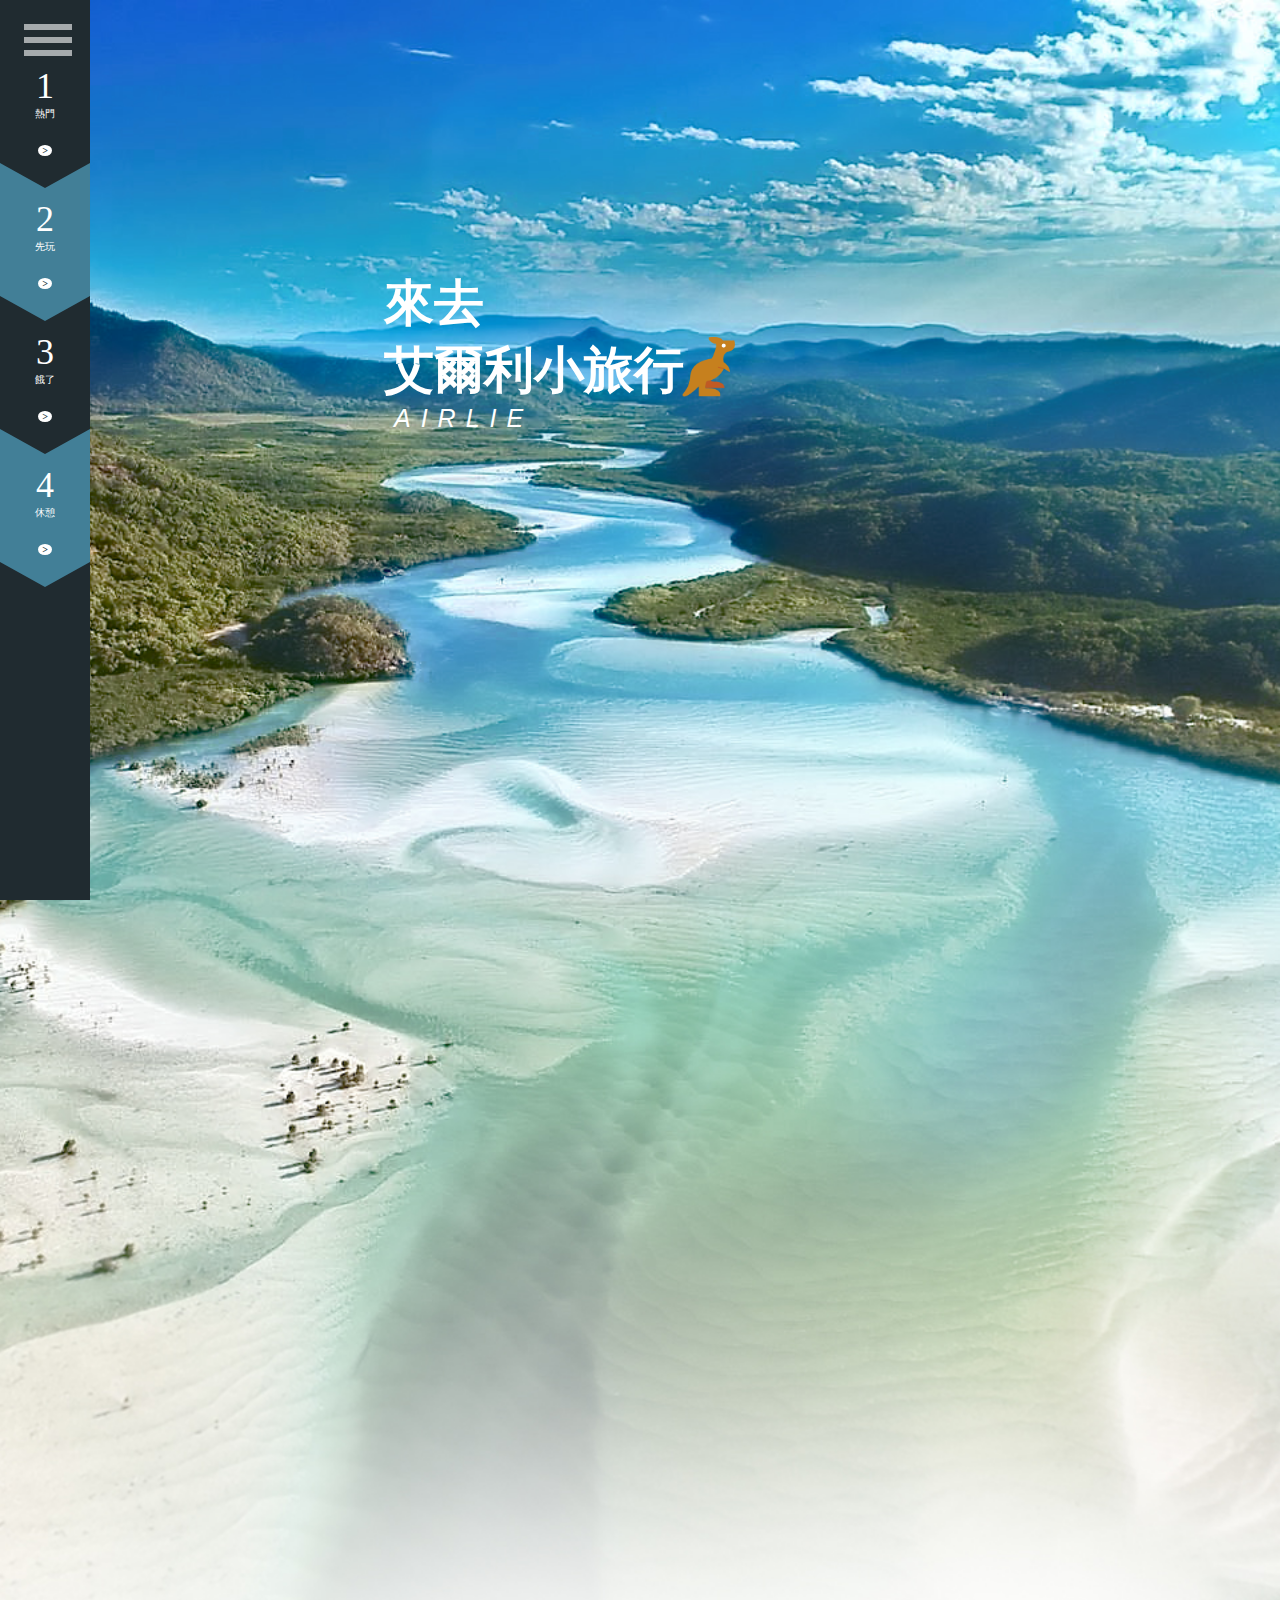
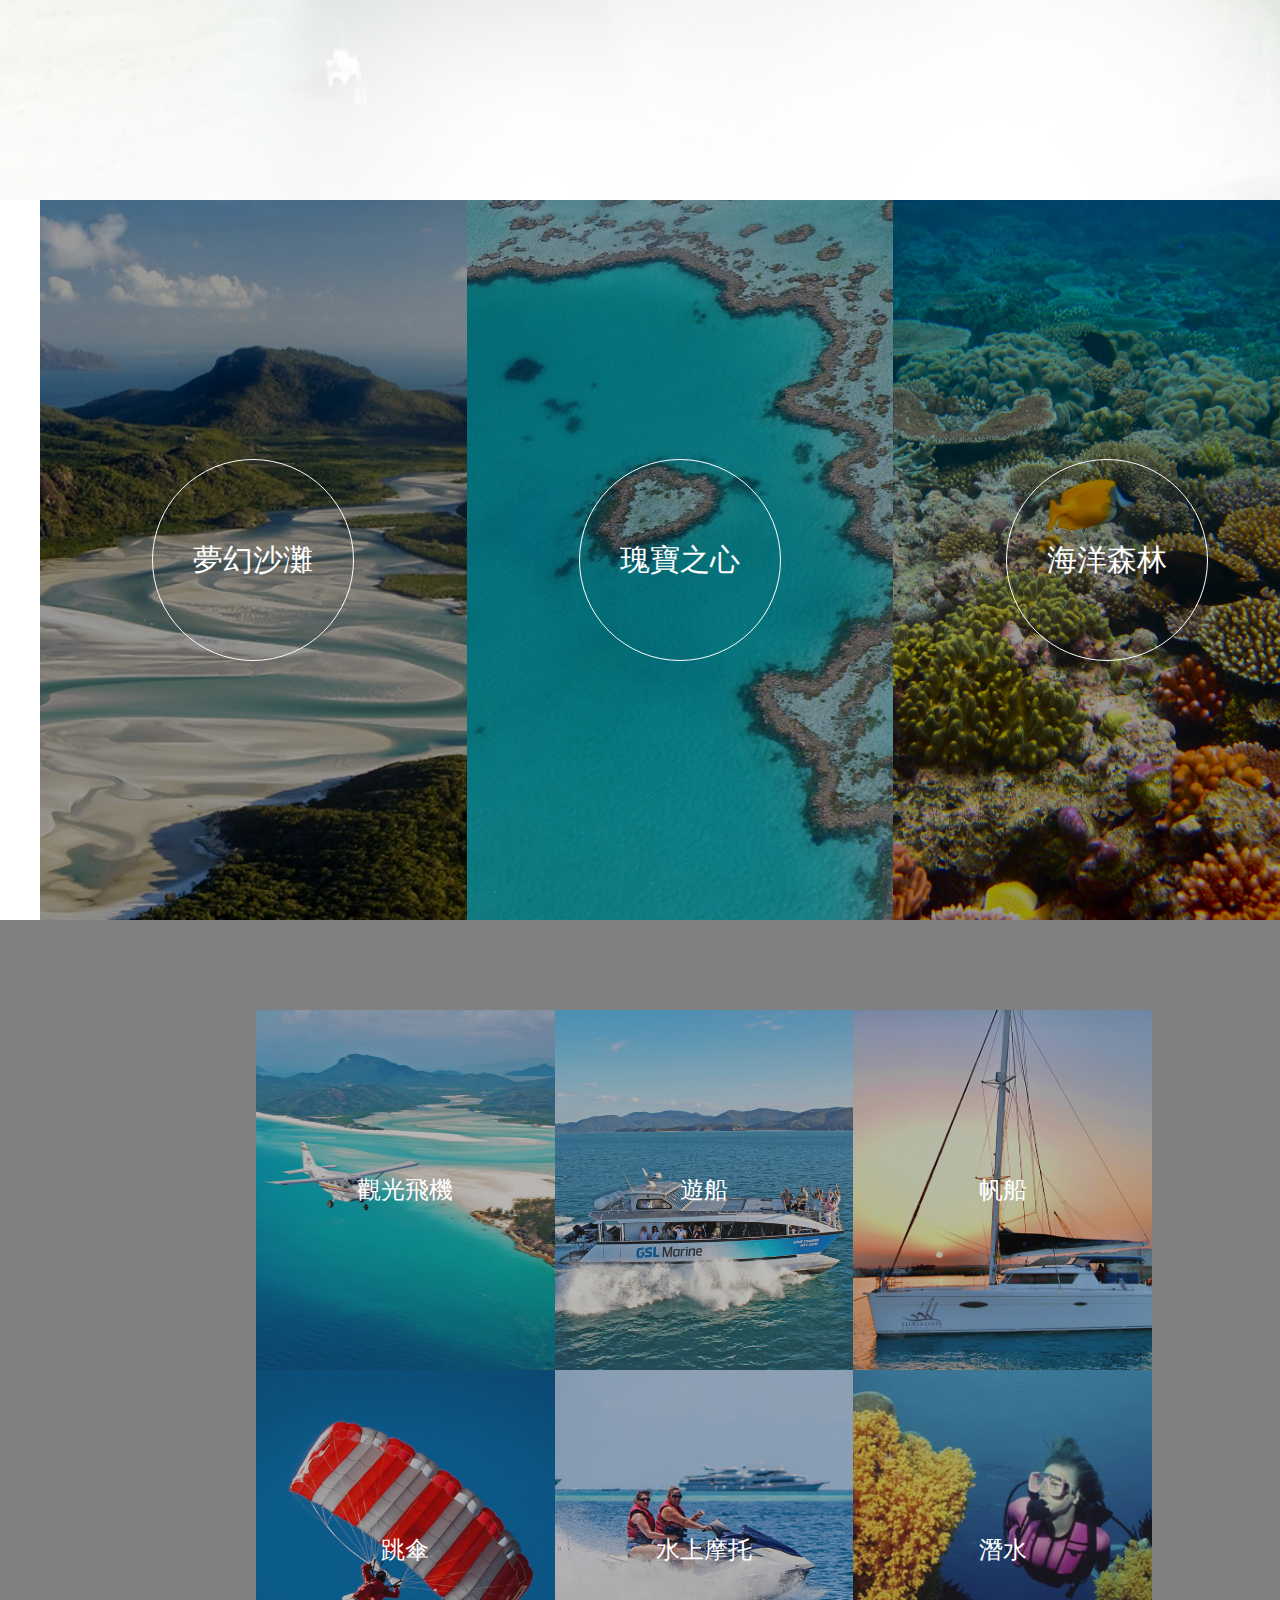
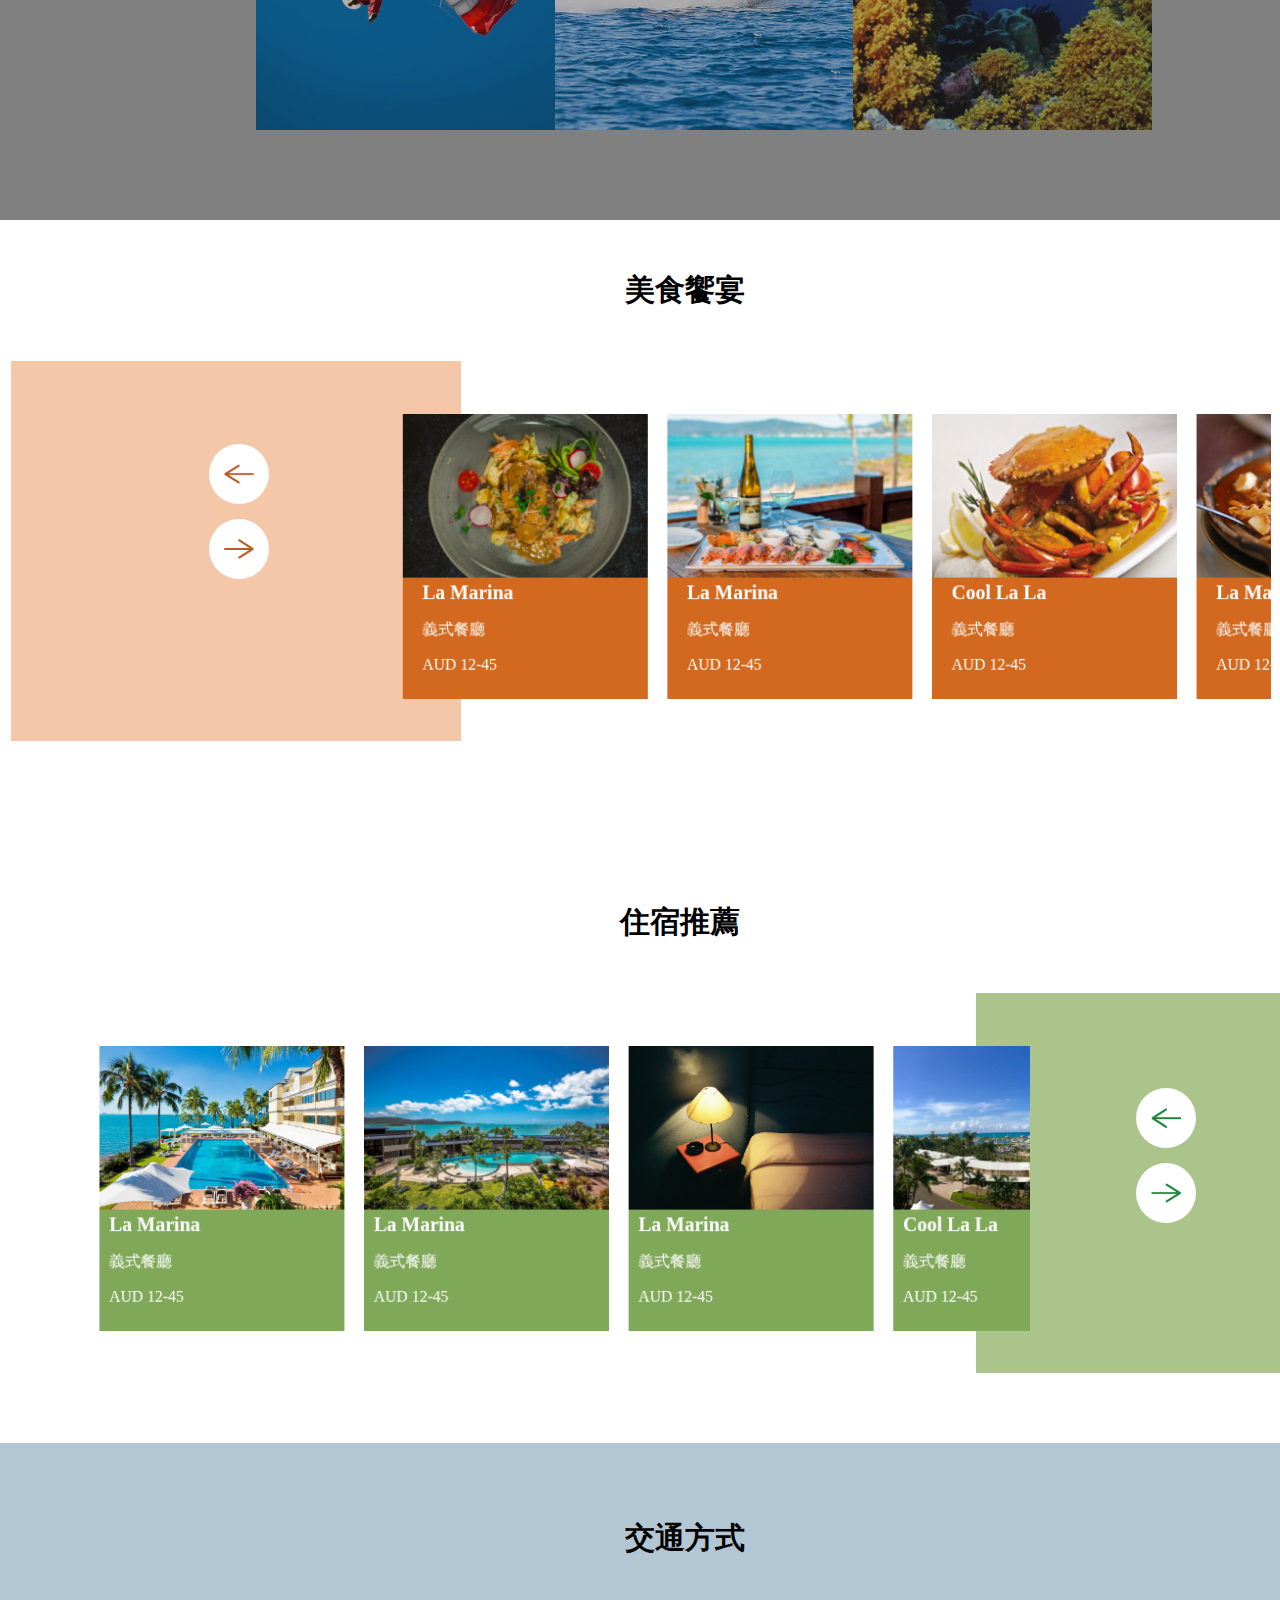
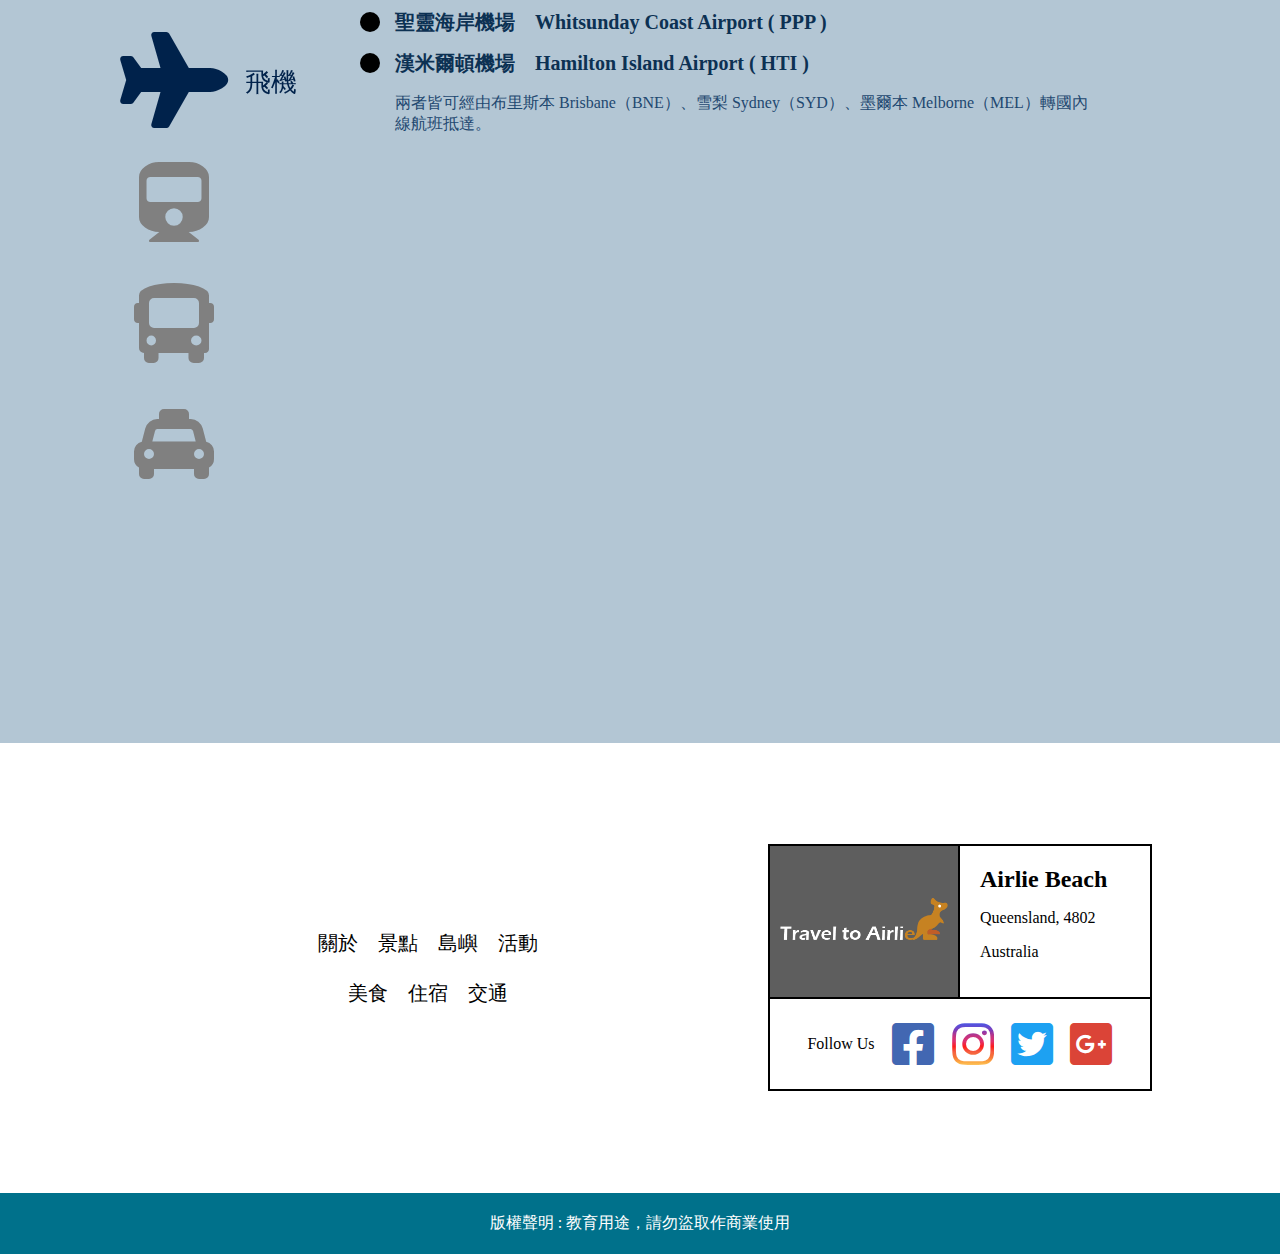
==== index.html @ 67a9b794 "20191221" ====
<!DOCTYPE html>
<html lang="en">
  <head>
    <meta charset="UTF-8" />
    <meta name="viewport" content="width=device-width, initial-scale=1.0" />
    <meta http-equiv="X-UA-Compatible" content="ie=edge" />
    <title>Travel to Airlie</title>
    <!-- nav css -->
    <link rel="stylesheet" href="nav.css" />
    <!-- index css -->
    <link rel="stylesheet" href="index.css" />
    <!-- font-awesome -->
    <link
      rel="stylesheet"
      href="https://cdnjs.cloudflare.com/ajax/libs/font-awesome/5.11.2/css/all.css"
    />
    <!-- AOS css -->
    <link href="https://unpkg.com/aos@2.3.1/dist/aos.css" rel="stylesheet">

  </head>

  <body>
    <!-- navBar -->
    <div class="navBar">
      <div class="menu">
        <button class="menu-toggle"></button>
        <!-- <div class="menuText"> MENU</div> -->
        <nav>
          <ul class="menu">
            <a href="#"><li data-text="Home"></li></a>
            <li data-text="Projects">Projects</li>
            <li data-text="About">About</li>
            <li data-text="Contact">Contact</li>
          </ul>
        </nav>
      </div>

      <div class="tips">
        <ul class="outList">
          <a href="#hotSpot">
            <li>
              1
              <p>熱門</p>
              <span class="arrow">></span>
            </li>
          </a>
          <a href="#activity">
            <li class="even">
              2
              <p>先玩</p>
              <span class="arrow">></span>
            </li>
          </a>
          <a href="#food">
            <li>
              3
              <p>餓了</p>
              <span class="arrow">></span>
            </li>
          </a>
          <a href="#hostle">
            <li class="even">
              4
              <p>休憩</p>
              <span class="arrow">></span>
            </li>
          </a>
        </ul>
      </div>
    </div>

    <!-- Banner -->

    <div class="container">
      <div class="backImg">
        <!-- Top Section -->
        <section id="banner">
          <div class="title">
            <h1>來去</h1>
            <h1>艾爾利小旅行</h1>
            <h3><i>AIRLIE</i></h3>
          </div>
        </section>

        <!-- Second Section -->
        <section id="intro">
          <div class="img"  data-aos="fade-up"  data-aos-duration="1500">
            <img
              src="./img/ABFOM_&_Airlie_Beach_Festival_Of_Music.jpg"
              alt=""
            />
          </div>
          <article  data-aos="fade-up"  data-aos-duration="2200">
            <p>
              &emsp;&emsp;艾爾利海灘（Airlie
              Beach）座落在沿海美麗的康威國家公園（Conway National
              Park）的沿海地區，為聖靈群島海岸上最大的小鎮，是前往島嶼和大堡礁的主要通道，是一處繁榮的樞紐，提供各種餐飲和夜生活，購物和休閒場所。
            </p>
            <p>
              &emsp;&emsp;並且艾爾利海灘所在的聖靈群島，擁有全澳最佳海灘第一名，更是全世界十大最美海灘之一的白天堂沙灘，是極為重要的觀光小鎮，每日都有數以萬計的遊客湧入，就為睹這片沙灘的一面風采。
            </p>
          </article>
        </section>
      </div>
    </div>

    <!-- Hot Spot -->
    <section id="hotSpot">
      <div class="container">
        <div class="imgContent">
            <a href="./whitehaven.html" class="img imgL">
            <div class="circle">
              <div class="text">夢幻沙灘</div>
            </div>
          </a>
          <a href="./heartreef.html" class="img imgM">
            <div class="circle">
              <div class="text">瑰寶之心</div>
            </div>
          </a>
          <a href="./GBR.html" class="img imgR">
            <div class="circle">
              <div class="text">海洋森林</div>
            </div>
          </a>
        </div>
      </div>
    </section>

    <!-- Activity -->
    <section id="activity">
      <div class="container">
        <div id="allActivity">
          <div class="row topSide">
            <div class="img activityTL">
              <p>觀光飛機</p>
            </div>

            <div class="activityTM">
              <div class="img ">
                <p>遊船</p>
              </div>
            </div>
            <div class="activityTR">
              <div class="img ">
                <p>帆船</p>
              </div>
            </div>
          </div>
          <div class="row bottomSide">
            <div class="activityBL">
              <div class="img ">
                <p>跳傘</p>
              </div>
            </div>
            <div class="activityBM">
              <div class="img ">
                <p>水上摩托</p>
              </div>
            </div>
            <div class="activityBR">
              <div class="img ">
                <p>潛水</p>
              </div>
            </div>
          </div>
        </div>

        <div id="flight" class="lightBox">
          <div class="back">
            <div class="title">
              <p>觀光小飛機&emsp;Scenic Flight</p>
            </div>
          </div>
          <div class="info">
            <div class="logo">
              <img src="./img/logo_gsl.png" alt="" />
            </div>
            <div class="textarea">
              <p>電話：(07) 4946 9097</p>
              <p>地址：1/384 Shute Harbour Rd, Airlie Beach QLD 4802</p>
              <p>網址：https://gslaviation.com.au/airlie/</p>
            </div>
          </div>
        </div>

        <div id="ship" class="lightBox">
          <div class="back">
            <div class="title">
              <p>觀光旅遊船&emsp;Cruise Boat</p>
            </div>
          </div>
          <div class="info">
            <div class="logo">
              <img src="./img/logo_cruise.png" alt="" />
            </div>
            <div class="textarea">
              <p>電話：(07) 4846 7000</p>
              <p>地址：24 The Cove Rd, Airlie Beach QLD 4802</p>
              <p>網址：http://cn.cruisewhitsundays.com/</p>
            </div>
          </div>
        </div>

        <div id="sailing" class="lightBox">
          <div class="back">
            <div class="title">
              <p>浪漫風帆船&emsp;Sailing Boat</p>
            </div>
          </div>
          <div class="info">
            <div class="logo">
              <img src="./img/logo_southern.png" alt="" />
            </div>
            <div class="textarea">
              <p>電話：1800 675 790</p>
              <p>地址：Shop 1/4 Airlie Esplanade, Airlie Beach QLD 4802</p>
              <p>網址：https://soxsail.com.au/whitsunday-overnight-sailing-tours</p>
            </div>
          </div>
        </div>

        <div id="skydiving" class="lightBox">
          <div class="back">
            <div class="title">
              <p>高空跳傘&emsp;Sky Diving</p>
            </div>
          </div>
          <div class="info">
            <div class="logo">
              <img src="./img/logo_skydive.png" alt="" />
            </div>
            <div class="textarea">
              <p>電話：1300 663 634</p>
              <p>地址：1/265 Shute Harbour Rd, Airlie Beach QLD 4802</p>
              <p>網址：https://www.skydive.com.au/airlie-beach/</p>
            </div>
          </div>
        </div>

        <div id="jetski" class="lightBox">
          <div class="back">
            <div class="title">
              <p>水上摩托車&emsp;Jet Ski</p>
            </div>
          </div>
          <div class="info">
            <div class="logo">
              <img src="./img/logo_jetski.png" alt="" />
            </div>
            <div class="textarea">
              <p>電話：0459 538 754</p>
              <p>地址：3 Shingley Dr,  Airlie Beach QLD 4802</p>
              <p>網址：https://jetskitour.com.au</p>
            </div>
          </div>
        </div>

        <div id="scubadiving" class="lightBox">
          <div class="back">
            <div class="title">
              <p>海底深潛&emsp;Scuba Diving</p>
            </div>
          </div>
          <div class="info">
            <div class="logo">
              <img src="./img/logo_cruise.png" alt="" />
            </div>
            <div class="textarea">
              <p>電話：(07) 4846 7000</p>
              <p>地址：24 The Cove Rd, Airlie Beach QLD 4802</p>
              <p>網址：http://cn.cruisewhitsundays.com/</p>
            </div>
          </div>
        </div>
      </div>
    </section>
    
    <!-- Food -->
    <section id="food">
      <div class="container">
        <div class="title">
          <h2>美食饗宴</h2>
        </div>
        <div class="foodContent">
          <div class="leftSide">
            <div class="arrow">
              <div class="go goLeft">
                <img src="./img/goleft.png" alt="" />
              </div>
              <div class="go goRight">
                <img src="./img/goright.png" alt="" />
              </div>
            </div>
          </div>
          <div class="rightSide">
            <div class="items">
              <div class="item">
                <img src="./img/restaurant/44992263985_3c7c83170a_k.jpg" alt="" />
                <div class="textarea">
                  <h4>La Marina</h4>
                  <p>義式餐廳</p>
                  <p>AUD 12-45</p>
                </div>
              </div>
              <div class="item">
                <img src="./img/restaurant/2949833785.jpg" alt="" />
                <div class="textarea">
                  <h4>La Marina</h4>
                  <p>義式餐廳</p>
                  <p>AUD 12-45</p>
                </div>
              </div>
              <div class="item">
                <img src="./img/restaurant/1de103b7-4e9d-4fb3-84cf-2a3090ae891e.jpg" alt="" />
                <div class="textarea">
                  <h4>Cool La La</h4>
                  <p>義式餐廳</p>
                  <p>AUD 12-45</p>
                </div>
              </div>
              <div class="item">
                <img src="./img/restaurant/Mapodoufu.jpg" alt="" />
                <div class="textarea">
                  <h4>La Marina</h4>
                  <p>義式餐廳</p>
                  <p>AUD 12-45</p>
                </div>
              </div>
              <div class="item">
                <img src="./img/restaurant/pizza-with-vegetables-on-a-wooden-table-316-small.jpg" alt="" />
                <div class="textarea">
                  <h4>La Marina</h4>
                  <p>義式餐廳</p>
                  <p>AUD 12-45</p>
                </div>
              </div>
              <div class="item">
                <img src="./img/restaurant/6669957281_9fea036485_o.jpg" alt="" />
                <div class="textarea">
                  <h4>La Marina</h4>
                  <p>義式餐廳</p>
                  <p>AUD 12-45</p>
                </div>
              </div>
            </div>
          </div>
        </div>
      </div>
    </section>

    <!-- Hostle -->
    <section id="hostle">
      <div class="hostle_container">
        <div class="title">
          <h2>住宿推薦</h2>
        </div>
        <div class="hostleContent">
          <div class="leftSide">
            <div class="items_hostle">
              <div class="item">
                <img src="./img/hotel/coral-sea-resort1.jpg" alt="" />
                <div class="textarea">
                  <h4>La Marina</h4>
                  <p>義式餐廳</p>
                  <p>AUD 12-45</p>
                </div>
              </div>
              <div class="item">
                <img src="./img/hotel/d244f0b1f2989e3bbe0d6d1de7e55568.jpg" alt="" />
                <div class="textarea">
                  <h4>La Marina</h4>
                  <p>義式餐廳</p>
                  <p>AUD 12-45</p>
                </div>
              </div>
              <div class="item">
                <img src="./img/hotel/2312639529_75280a359a_c.jpg" alt="" />
                <div class="textarea">
                  <h4>La Marina</h4>
                  <p>義式餐廳</p>
                  <p>AUD 12-45</p>
                </div>
              </div>
              <div class="item">
                <img src="/img/hotel/at-blue-horizon-resort.jpg" alt="" />
                <div class="textarea">
                  <h4>Cool La La</h4>
                  <p>義式餐廳</p>
                  <p>AUD 12-45</p>
                </div>
              </div>
              <div class="item">
                <img src="./img/hotel/magnums-hotel-from-road.jpg" alt="" />
                <div class="textarea">
                  <h4>La Marina</h4>
                  <p>義式餐廳</p>
                  <p>AUD 12-45</p>
                </div>
              </div>
            
            </div>
          </div>

          <div class="rightSide">
            <div class="arrow ">
              <div class="go goLeft prev">
                <img src="./img/green_left.png" alt="">
              </div>
              <div class="go goRight next">
                <img src="./img/green_right.png" alt="">
              </div>
            </div>
          </div>
        </div>
      </div>
    </section>

    <!-- Transfer -->

    <section id="transfer">
      <div class="transfer_container">
        <div class="title">
          <h2>交通方式</h2>
        </div>

        <div class="content">
          <div class="leftSide">
            <div class="fa-5x tab active plane">
              <!-- <img src="./img/plane.png" alt="" /> -->
              <i class="fas fa-plane"></i>
            </div>

            <div class="fa-5x tab train">
              <!-- <img src="./img/train.png" alt="" /> -->
              <i class="fas fa-train"></i>
            </div>

            <div class="fa-5x tab bus">
              <!-- <img src="./img/bus.png" alt="" /> -->
              <i class="fas fa-bus"></i>
            </div>

            <div class="fa-5x tab taxi">
              <!-- <img src="./img/taxi.png" alt="" /> -->
              <i class="fas fa-taxi"></i>
            </div>
          </div>
          <div class="rightSide">
            <div class="planeText tabContent active">
              <div class="textarea">
                <h4>聖靈海岸機場&emsp;Whitsunday Coast Airport ( PPP )</h4>
                <h4>漢米爾頓機場&emsp;Hamilton Island Airport ( HTI )</h4>
                <p>
                  兩者皆可經由布里斯本 Brisbane（BNE）、雪梨
                  Sydney（SYD）、墨爾本 Melborne（MEL）轉國內線航班抵達。
                </p>
              </div>
            </div>
            <div class="trainText tabContent">
              <div class="textarea">
                <h4>昆士蘭旅行火車 ( Queensland Rail Travel )</h4>
                <p>
                  可由昆士蘭州 ( QLD )的布里斯本 Brisbane ( BNE )、凱恩斯 ( CNS
                  )或昆士蘭州等地區出發，到達普拉瑟潘 ( PPP )
                  後轉搭當地接駁車抵達艾爾利市區。 ( 接駁車資訊顯示於巴士資訊裡
                  )
                </p>
                <h4>昆士蘭旅行火車購票資訊</h4>
                <p>網址﹔queenslandrailtravel.com.au</p>
                <p>電話﹔1300-131-722</p>
                <p>服務時間﹔07:00AM ~ 07:00PM ( 聖誕節休息 )</p>
              </div>
            </div>
            <div class="busText tabContent">
              <div class="textarea">
                <h4>灰狗巴士 ( Grey Hound )</h4>
                <p>
                  可由昆士蘭州 ( QLD )的布里斯本 Brisbane ( BNE )、凱恩斯 ( CNS
                  )或昆士蘭州等地區出發，直接抵達艾爾利市區。
                </p>
                <p>網站：greyhound.com.au</p>
                <p>電話：1300-473-946</p>
                <p>服務時間：05:30AM ~ 05:00PM</p>
              </div>
              <div class="textarea">
                <h4>聖靈接駁 / 公車 ( Whitsunday Transit )</h4>
                <p>
                  屬於當地的交通轉運工具，提供經由普羅瑟潘機場 ( PPP
                  )至市區的轉運，另外當地公車也是這家公司的。
                </p>
                <p>網站：whitsundaytransit.com</p>
                <p>電話：07-4946-1314</p>
                <p>服務時間：07:30AM ~ 04:30PM ( 國定假日休息 )</p>
              </div>
              <div class="textarea">
                <h4>Whitsunday 2 Everywhere</h4>
                <p>
                  這是艾爾利當地其他的接駁租賃車公司之一，一樣提供從 PPP
                  機場到市區的接駁，也提供包車服務，性質同上面的公司。
                </p>
                <p>網站：whitsundaytransfers.com</p>
                <p>電話：0447-997-111</p>
                <p>服務時間：07:00AM ~ 06:30PM</p>
              </div>
            </div>
            <div class="taxiText tabContent">
              <div class="textarea">
                <h4>馬凱計程車 ( Mackay Taxi )</h4>
                <p>
                  服務範圍在馬凱 ( Mackay )周邊地區到聖靈群島 ( Whitsunday
                  )周邊範圍，此地區唯一的計程車公司，大都採預約叫車的方式，或只有在特定的計程車等待區可以見到。
                  如有搭車需求，建議先打電話預約。
                </p>
                <h4>叫車 / 包車預約資訊</h4>
                <p>網址﹔mackaytaxi.com.au</p>
                <p>電話﹔07-49-444-955</p>
              </div>
            </div>
          </div>
        </div>
      </div>
    </section>

    <!-- Site Map -->
    <section id="sitemap">
      <div class="container">
        <div class="leftSide">
          <div class="link">
            <div class="row">
              <a href="#intro">關於</a>&emsp;
              <a href="#hotSpot">景點</a>&emsp;
              <a href="">島嶼</a>&emsp;
              <a href="#activity">活動</a>
            </div>
            <div class="row">
              <a href="#food">美食</a>&emsp;
              <a href="#hostle">住宿</a>&emsp;
              <a href="#transfer">交通</a>
            </div>
          </div>
        </div>
        <div class="rightSide">
          <div class="info">
            <div class="row">
              <div class="logo">
                <img src="./img/logo.png" alt="" />
              </div>
              <div class="address">
                <h4>Airlie Beach</h4>
                <p>Queensland, 4802</p>
                <p>Australia</p>
              </div>
            </div>
            <div class="row socialmedia">
              <p>Follow Us</p>
              <i
                class="fab fa-facebook-square fa-3x"
                style="color:#4267B2;"
              ></i>
              <i class="fab fa-instagram fa-3x"></i>
              <i
                class="fab fa-twitter-square fa-3x"
                style="color: #1DA1F2;"
              ></i>
              <i
                class="fab fa-google-plus-square fa-3x"
                style="color: #DB4437;"
              ></i>
            </div>
          </div>
        </div>
      </div>
    </section>

    <!-- Footer -->
    <footer>
      <p>版權聲明 : 教育用途，請勿盜取作商業使用</p>
    </footer>
    
    <!-- jquery -->
    <script src="https://cdnjs.cloudflare.com/ajax/libs/jquery/2.1.3/jquery.min.js"></script>
    <!-- AOS -->
    <script src="https://unpkg.com/aos@2.3.1/dist/aos.js"></script>
    <script src="nav.js"></script>
    <script src="index.js"></script>
  </body>
</html>
---- nav.css ----
@charset "UTF-8";
a {
  text-decoration: none;
  color: white;
}

html,
body {
  margin: 0;
  font-family: '微軟正黑體';
  font-weight: 100;
}

ul {
  list-style: none;
  margin: 0;
  padding: 0;
}

ul li {
  padding: 6px 20px;
  font-size: 36px;
}

.navBar {
  width: 90px;
  height: 100vh;
  background-color: #202b30;
  position: fixed;
  z-index: 2000;
}

.navBar .menu button {
  opacity: 0.6;
  background-color: transparent;
  position: fixed;
  z-index: 1300;
  top: 24px;
  left: 24px;
  border: none;
  width: 36px;
  height: 30px;
  outline: none;
  -webkit-transition: opacity 0.2s ease-out;
  transition: opacity 0.2s ease-out;
  cursor: pointer;
}

.navBar .menu button:before {
  content: "";
  position: absolute;
  top: 0;
  right: 0;
  bottom: 0;
  left: 0;
  margin: auto;
  right: auto;
  width: 100%;
  background: -webkit-gradient(linear, left top, left bottom, from(white), color-stop(20%, white), color-stop(20%, transparent), color-stop(40%, transparent), color-stop(40%, white), color-stop(60%, white), color-stop(60%, transparent), color-stop(80%, transparent), color-stop(80%, white), to(white));
  background: linear-gradient(to bottom, white, white 20%, transparent 20%, transparent 40%, white 40%, white 60%, transparent 60%, transparent 80%, white 80%, white 100%);
  -webkit-transition: opacity 0.2s ease-out, width 0.2s 0.2s ease-out;
  transition: opacity 0.2s ease-out, width 0.2s 0.2s ease-out;
}

.navBar .menu button:after {
  opacity: 0;
  content: '×';
  color: white;
  position: absolute;
  top: 16px;
  left: -4px;
  font-family: Arial, sans-serif;
  font-size: 76px;
  line-height: 0;
  -webkit-transition: opacity 0.4s ease-out;
  transition: opacity 0.4s ease-out;
}

.navBar .menu button:active {
  -webkit-transform: translateY(2px);
          transform: translateY(2px);
}

.navBar .menu button:hover {
  opacity: 1;
}

.open .navBar .menu button {
  opacity: 1;
}

.open .navBar .menu button:before {
  opacity: 0;
  width: 0;
}

.open .navBar .menu button:after {
  opacity: 1;
  -webkit-transform: translate3d(0, 0, 0) rotate(360deg);
          transform: translate3d(0, 0, 0) rotate(360deg);
  -webkit-transition: opacity 0.4s 1s ease-out, -webkit-transform 0.4s 1s ease-out;
  transition: opacity 0.4s 1s ease-out, -webkit-transform 0.4s 1s ease-out;
  transition: transform 0.4s 1s ease-out, opacity 0.4s 1s ease-out;
  transition: transform 0.4s 1s ease-out, opacity 0.4s 1s ease-out, -webkit-transform 0.4s 1s ease-out;
}

.navBar .menu nav {
  z-index: 1290;
  position: fixed;
  top: -100%;
  left: 0;
  width: 100%;
  height: 100%;
  -webkit-transform: translate3d(0, 0, 0);
          transform: translate3d(0, 0, 0);
  -webkit-backface-visibility: hidden;
          backface-visibility: hidden;
  overflow: hidden;
}

.navBar .menu nav:before {
  content: '';
  position: absolute;
  top: 0;
  right: 0;
  bottom: 0;
  left: 0;
  margin: auto;
  background: #427f97;
  width: 100%;
  height: 0;
  padding-bottom: 100%;
  border-radius: 100%;
  -webkit-transform: scale(0.04), translateY(9999px);
          transform: scale(0.04), translateY(9999px);
  overflow: hidden;
}

.open .navBar .menu nav {
  top: 0;
}

.open .navBar .menu nav:before {
  -webkit-animation: menu-animation 0.8s ease-out forwards;
          animation: menu-animation 0.8s ease-out forwards;
}

.navBar .menu ul p {
  color: white;
}

.navBar .menu ul.menu {
  position: fixed;
  top: 50%;
  left: 50%;
  -webkit-transform: translate3d(-50%, -50%, 0);
          transform: translate3d(-50%, -50%, 0);
  -webkit-backface-visibility: hidden;
          backface-visibility: hidden;
  -webkit-perspective: 1000;
          perspective: 1000;
}

.navBar .menu ul.menu li {
  opacity: 0;
  text-align: center;
  -webkit-transform: translate3d(0, 36px, 0);
          transform: translate3d(0, 36px, 0);
  color: white;
}

.navBar .menu ul.menu li:before {
  content: '';
  position: absolute;
  top: 0;
  right: 0;
  bottom: 0;
  left: 0;
  margin: auto;
  left: auto;
  background-color: rgba(255, 255, 255, 0.39);
  height: 100%;
  width: 0;
  overflow: hidden;
  -webkit-transition: width 0.14s ease-out;
  transition: width 0.14s ease-out;
}

.navBar .menu ul.menu li:after {
  opacity: 0;
  content: attr(data-text);
  position: absolute;
  top: 0;
  right: 0;
  bottom: 0;
  left: 0;
  margin: auto;
  color: #98B296;
  overflow: hidden;
  -webkit-transform: translate(-24px, 6px);
          transform: translate(-24px, 6px);
  -webkit-transition: opacity 0.1s ease-out, -webkit-transform 0.1s ease-out;
  transition: opacity 0.1s ease-out, -webkit-transform 0.1s ease-out;
  transition: transform 0.1s ease-out, opacity 0.1s ease-out;
  transition: transform 0.1s ease-out, opacity 0.1s ease-out, -webkit-transform 0.1s ease-out;
}

.navBar .menu ul.menu li:hover:before {
  left: 0;
  right: auto;
  width: 100%;
}

.navBar .menu ul.menu li:hover:after {
  opacity: 1;
  padding: 0 20px;
  -webkit-transform: translate(0px, 6px);
          transform: translate(0px, 6px);
  -webkit-transition: opacity 0.2s 0.14s ease-out, -webkit-transform 0.2s 0.14s ease-out;
  transition: opacity 0.2s 0.14s ease-out, -webkit-transform 0.2s 0.14s ease-out;
  transition: transform 0.2s 0.14s ease-out, opacity 0.2s 0.14s ease-out;
  transition: transform 0.2s 0.14s ease-out, opacity 0.2s 0.14s ease-out, -webkit-transform 0.2s 0.14s ease-out;
}

.open .navBar .menu ul.menu li {
  opacity: 1;
  -webkit-transform: translate3d(0, 0, 0);
          transform: translate3d(0, 0, 0);
  -webkit-transition: opacity 0.2s ease-out, -webkit-transform 0.2s ease-out;
  transition: opacity 0.2s ease-out, -webkit-transform 0.2s ease-out;
  transition: transform 0.2s ease-out, opacity 0.2s ease-out;
  transition: transform 0.2s ease-out, opacity 0.2s ease-out, -webkit-transform 0.2s ease-out;
}

.open .navBar .menu ul.menu li:nth-child(1) {
  -webkit-transition-delay: 0.75s;
          transition-delay: 0.75s;
}

.open .navBar .menu ul.menu li:nth-child(2) {
  -webkit-transition-delay: 0.85s;
          transition-delay: 0.85s;
}

.open .navBar .menu ul.menu li:nth-child(3) {
  -webkit-transition-delay: 0.95s;
          transition-delay: 0.95s;
}

.open .navBar .menu ul.menu li:nth-child(4) {
  -webkit-transition-delay: 1.05s;
          transition-delay: 1.05s;
}

.open .navBar .menu ul.menu li:nth-child(5) {
  -webkit-transition-delay: 1.15s;
          transition-delay: 1.15s;
}

.open .navBar .menu ul.menu li:nth-child(6) {
  -webkit-transition-delay: 1.25s;
          transition-delay: 1.25s;
}

.open .navBar .menu ul.menu li:nth-child(7) {
  -webkit-transition-delay: 1.35s;
          transition-delay: 1.35s;
}

.navBar .menu ul.menu .hotSpot_toggle {
  display: none;
}

.navBar .menu ul.menu .hotSpot_toggle li {
  font-size: 20px;
}

@-webkit-keyframes menu-animation {
  0% {
    opacity: 0;
    -webkit-transform: scale(0.04) translateY(300%);
            transform: scale(0.04) translateY(300%);
  }
  40% {
    -webkit-transform: scale(0.04) translateY(0);
            transform: scale(0.04) translateY(0);
    -webkit-transition: ease-out;
    transition: ease-out;
  }
  40% {
    -webkit-transform: scale(0.04) translateY(0);
            transform: scale(0.04) translateY(0);
  }
  60% {
    opacity: 1;
    -webkit-transform: scale(0.02) translateY(0px);
            transform: scale(0.02) translateY(0px);
  }
  61% {
    -webkit-transform: scale(0.04);
            transform: scale(0.04);
  }
  99% {
    height: 0;
    padding-bottom: 100%;
    border-radius: 100%;
  }
  100% {
    -webkit-transform: scale(2);
            transform: scale(2);
    height: 100%;
    padding-bottom: 0;
    border-radius: 0;
  }
}

@keyframes menu-animation {
  0% {
    opacity: 0;
    -webkit-transform: scale(0.04) translateY(300%);
            transform: scale(0.04) translateY(300%);
  }
  40% {
    -webkit-transform: scale(0.04) translateY(0);
            transform: scale(0.04) translateY(0);
    -webkit-transition: ease-out;
    transition: ease-out;
  }
  40% {
    -webkit-transform: scale(0.04) translateY(0);
            transform: scale(0.04) translateY(0);
  }
  60% {
    opacity: 1;
    -webkit-transform: scale(0.02) translateY(0px);
            transform: scale(0.02) translateY(0px);
  }
  61% {
    -webkit-transform: scale(0.04);
            transform: scale(0.04);
  }
  99% {
    height: 0;
    padding-bottom: 100%;
    border-radius: 100%;
  }
  100% {
    -webkit-transform: scale(2);
            transform: scale(2);
    height: 100%;
    padding-bottom: 0;
    border-radius: 0;
  }
}

.navBar .tips {
  padding-top: 30px;
}

.navBar .tips .outList {
  list-style: none;
  font-size: 2rem;
  text-align: center;
  margin: 0;
  padding: 0;
}

.navBar .tips .outList li {
  padding: 35px 0 0px 0;
  position: relative;
  color: white;
  font-size: 36px;
}

.navBar .tips .outList li p {
  margin: 0;
  font-size: 10px;
}

.navBar .tips .outList li .arrow {
  background-color: #fff;
  border-radius: 50%;
  font-size: 10px;
  font-weight: bold;
  padding: 0px 4px;
  color: #15333f;
}

.navBar .tips .outList li::after {
  content: "";
  display: block;
  width: 0;
  height: 0px;
  position: absolute;
  top: 100%;
  border-style: solid;
  border-width: 25px 45px 0 45px;
  border-color: #202b30 transparent transparent transparent;
  z-index: 1280;
}

.navBar .tips .outList .even {
  background-color: #427f97;
}

.navBar .tips .outList .even::after {
  border-color: #427f97 transparent transparent transparent;
}

@media (max-width: 768px) {
  .navBar {
    width: unset;
    height: unset;
    background-color: unset;
  }
  .navBar .tips {
    display: none;
  }
}
/*# sourceMappingURL=nav.css.map */
---- index.css ----
@charset "UTF-8";
h1 {
  font-size: 50px;
  color: white;
  font-family: "手札體";
  margin: 0;
}

h2 {
  font-size: 30px;
  font-family: "手札體";
}

h3 {
  font-size: 25px;
  color: white;
  font-family: Arial, Helvetica, sans-serif;
  margin: 0;
  letter-spacing: 10px;
  margin-left: 10px;
  font-weight: 300;
}

h4 {
  font-size: 20px;
  color: white;
  margin: 0;
}

*,
*:before,
*:after {
  -webkit-box-sizing: inherit;
          box-sizing: inherit;
  scroll-behavior: smooth;
}

.container {
  width: 100%;
  height: 200vh;
}

.container .backImg {
  width: 100%;
  height: 200vh;
  background-image: url(./img/banner);
  background-size: cover;
  background-position: center;
  overflow-x: hidden;
}

.container .backImg #banner {
  width: 100%;
  height: 100vh;
}

.container .backImg #banner .title {
  position: absolute;
  top: 30%;
  left: 30%;
}

.container .backImg #banner .title h3 {
  position: relative;
}

.container .backImg #banner .title h3::after {
  content: "";
  width: 60px;
  height: 60px;
  background-image: url(./img/kangaroo.png);
  background-size: contain;
  background-repeat: no-repeat;
  position: absolute;
  right: -20%;
  top: -230%;
  z-index: 99;
}

.container .backImg #intro {
  width: 100%;
  margin-top: 20%;
  padding: 0 100px;
  display: -webkit-box;
  display: -ms-flexbox;
  display: flex;
}

.container .backImg #intro .img {
  width: 40%;
  margin-left: 100px;
}

.container .backImg #intro .img img {
  width: 90%;
  -webkit-box-shadow: 10px 5px 5px #15222e;
          box-shadow: 10px 5px 5px #15222e;
}

.container .backImg #intro article {
  width: 30%;
  margin-right: 150px;
  text-align: justify;
}

#hotSpot .container {
  width: 100%;
  height: 80vh;
  overflow-x: hidden;
  z-index: -1;
}

#hotSpot .container .imgContent {
  width: 100%;
  display: -webkit-box;
  display: -ms-flexbox;
  display: flex;
  margin-left: 40px;
}

#hotSpot .container .imgContent .img {
  width: 34%;
  height: 80vh;
  position: relative;
}

#hotSpot .container .imgContent .img::before {
  content: "";
  width: 100%;
  height: 80vh;
  background-color: rgba(0, 0, 0, 0.4);
  position: absolute;
  -webkit-transition: 1s;
  transition: 1s;
}

#hotSpot .container .imgContent .img:hover:before {
  content: "";
  width: 100%;
  height: 80vh;
  background-color: rgba(0, 0, 0, 0);
  position: absolute;
}

#hotSpot .container .imgContent .img .circle {
  position: absolute;
  top: 50%;
  left: 50%;
  -webkit-transform: translate(-50%, -50%);
          transform: translate(-50%, -50%);
  width: 200px;
  height: 200px;
  display: -webkit-box;
  display: -ms-flexbox;
  display: flex;
  -webkit-box-align: center;
      -ms-flex-align: center;
          align-items: center;
  -webkit-box-pack: center;
      -ms-flex-pack: center;
          justify-content: center;
  border: white 1px solid;
  border-radius: 50%;
}

#hotSpot .container .imgContent .img .circle .text {
  font-size: 30px;
  color: white;
}

#hotSpot .container .imgContent .imgL {
  background-image: url(./img/8984916085_8aa40d3c93_b.jpg);
  background-size: cover;
  background-position-x: 70%;
}

#hotSpot .container .imgContent .imgM {
  background-image: url(./img/Heart-Reef-Australia-Great-Barrier-Reef-1649218.jpg);
  background-size: cover;
  background-position-x: 30%;
}

#hotSpot .container .imgContent .imgR {
  background-image: url(./img/41377696761_072da3cb27_k.jpg);
  background-size: cover;
  background-position-x: 70%;
}

#activity .container {
  width: 100%;
  height: 100vh;
  background-color: gray;
  position: relative;
}

#activity .container.opacity::before {
  content: "";
  width: 100%;
  height: 100vh;
  background-color: rgba(0, 0, 0, 0.4);
  position: absolute;
}

#activity .container #allActivity {
  width: 70%;
  height: 80vh;
  margin: 0 auto;
  padding-top: 10vh;
  overflow: hidden;
  position: absolute;
  left: 20%;
  cursor: pointer;
}

#activity .container #allActivity .row {
  width: 100%;
  height: 40vh;
  display: -webkit-box;
  display: -ms-flexbox;
  display: flex;
  -webkit-box-flex: 1;
      -ms-flex-positive: 1;
          flex-grow: 1;
}

#activity .container #allActivity .row .img {
  width: 100%;
  height: 40vh;
  position: relative;
}

#activity .container #allActivity .row .img::before {
  content: "";
  width: 100%;
  height: 40vh;
  position: absolute;
  background-color: rgba(37, 37, 37, 0.308);
  -webkit-transition: 1s;
  transition: 1s;
}

#activity .container #allActivity .row .img:hover:before {
  content: "";
  width: 100%;
  height: 40vh;
  position: absolute;
  background-color: rgba(255, 255, 255, 0);
}

#activity .container #allActivity .row .img img {
  width: 100%;
}

#activity .container #allActivity .row .img p {
  font-size: 24px;
  color: white;
  margin: 0;
  position: absolute;
  top: 50%;
  left: 50%;
  -webkit-transform: translate(-50%, -50%);
          transform: translate(-50%, -50%);
}

#activity .container #allActivity .row .activityTL {
  width: 100%;
  height: auto;
  background-image: url(./img/GSL_Aviation_Reef_and_Island_Scenic_Flight_lg.jpg);
  background-size: cover;
  background-position: center;
}

#activity .container #allActivity .row .activityTM {
  width: 100%;
  height: auto;
  background-image: url(./img/gslmarinewhitsundays-1500x975-1046x680.jpg);
  background-size: cover;
  background-position: center;
}

#activity .container #allActivity .row .activityTR {
  width: 100%;
  height: auto;
  background-image: url(./img/sea-boat-ship-vehicle-mast-sailing-269925-pxhere.com.jpg);
  background-size: cover;
  background-position: center;
}

#activity .container #allActivity .row .activityBL {
  width: 100%;
  height: auto;
  background-image: url(./img/2545519248_7c7ef4c343_c.jpg);
  background-size: cover;
  background-position: center;
}

#activity .container #allActivity .row .activityBM {
  width: 100%;
  height: auto;
  background-image: url(./img/30104761095_e9457fe4fd_c.jpg);
  background-size: cover;
  background-position: center;
}

#activity .container #allActivity .row .activityBR {
  width: 100%;
  height: auto;
  background-image: url(./img/Scuba-Diving-in-South-Caicos.jpg);
  background-size: cover;
  background-position: center;
}

#activity .container .lightBox {
  width: 80%;
  height: auto;
  position: absolute;
  top: 50%;
  left: 55%;
  -webkit-transform: translate(-50%, -50%);
          transform: translate(-50%, -50%);
  z-index: 99;
  display: none;
}

#activity .container .lightBox.open {
  display: block;
}

#activity .container .lightBox .back {
  width: 100%;
  height: 50vh;
  background-size: cover;
  background-repeat: no-repeat;
  position: relative;
}

#activity .container .lightBox .back .title {
  width: 50%;
  height: 20vh;
  position: absolute;
  background-color: rgba(0, 0, 0, 0.377);
  top: 30%;
  right: 0;
  color: white;
  display: -webkit-box;
  display: -ms-flexbox;
  display: flex;
  -webkit-box-align: center;
      -ms-flex-align: center;
          align-items: center;
}

#activity .container .lightBox .back .title p {
  font-size: 32px;
  letter-spacing: 2px;
  padding-left: 10%;
}

#activity .container .lightBox .info {
  width: 100%;
  height: 30vh;
  display: -webkit-box;
  display: -ms-flexbox;
  display: flex;
  -webkit-box-align: center;
      -ms-flex-align: center;
          align-items: center;
}

#activity .container .lightBox .info .logo {
  width: 20%;
  padding: 40px;
  display: -webkit-box;
  display: -ms-flexbox;
  display: flex;
  -webkit-box-pack: center;
      -ms-flex-pack: center;
          justify-content: center;
  -webkit-box-align: center;
      -ms-flex-align: center;
          align-items: center;
}

#activity .container .lightBox .info .logo img {
  width: 80%;
}

#activity .container .lightBox .info .textarea {
  width: 70%;
  letter-spacing: 2px;
}

#activity .container #flight {
  background-color: white;
}

#activity .container #flight .back {
  background-image: url(./img/GSL_Aviation.jpg);
}

#activity .container #ship {
  background-color: #8bc53e;
  color: white;
}

#activity .container #ship .back {
  background-image: url(./img/cruise-whitsundays-activity-platform.jpg);
}

#activity .container #sailing {
  background-color: #15244c;
  color: white;
}

#activity .container #sailing .back {
  background-image: url(./img/S__9699345.jpg);
  background-position: center;
}

#activity .container #skydiving {
  background-color: #1a83c5;
  color: white;
}

#activity .container #skydiving .back {
  background-image: url(./img/IMG-4766.jfif);
}

#activity .container #jetski {
  background-color: #fcf001;
}

#activity .container #jetski .back {
  background-image: url(./img/jetski.jpg);
}

#activity .container #scubadiving {
  background-color: #0095D7;
  color: white;
}

#activity .container #scubadiving .back {
  background-image: url(./img/Diving.jpg);
  background-position: right;
}

#food .container {
  width: 100%;
  height: auto;
}

#food .container .title {
  text-align: center;
  margin: 50px 0 50px 90px;
}

#food .container .foodContent {
  width: 100%;
  display: -webkit-box;
  display: -ms-flexbox;
  display: flex;
}

#food .container .foodContent .leftSide {
  width: 30%;
  position: relative;
}

#food .container .foodContent .leftSide .arrow {
  width: 60px;
  position: absolute;
  right: 30%;
  top: 20%;
}

#food .container .foodContent .leftSide .arrow .go {
  width: 60px;
  height: 60px;
  background-color: #fff;
  border-radius: 50%;
  display: -webkit-box;
  display: -ms-flexbox;
  display: flex;
  -webkit-box-pack: center;
      -ms-flex-pack: center;
          justify-content: center;
  -webkit-box-align: center;
      -ms-flex-align: center;
          align-items: center;
  margin: 15px 0;
}

#food .container .foodContent .leftSide .arrow .go img {
  width: 50%;
}

#food .container .foodContent .leftSide::after {
  content: "";
  width: 450px;
  height: 380px;
  background-color: #f5c7a9;
  position: absolute;
  right: -20%;
  z-index: -1;
}

#food .container .foodContent .rightSide {
  width: 70%;
  margin-top: 50px;
}

#food .container .foodContent .rightSide .items {
  width: 100%;
  display: -webkit-box;
  display: -ms-flexbox;
  display: flex;
  white-space: nowrap;
  cursor: pointer;
  -webkit-transition: all 0.2s;
  transition: all 0.2s;
  -webkit-transform: scale(0.98);
          transform: scale(0.98);
  will-change: transform;
  position: relative;
  overflow: hidden;
}

#food .container .foodContent .rightSide .items .item {
  margin: 0 10px;
  width: 250px;
  height: auto;
  background-color: chocolate;
}

#food .container .foodContent .rightSide .items .item img {
  width: inherit;
}

#food .container .foodContent .rightSide .items .item .textarea {
  width: 100%;
  height: 120px;
  color: white;
  padding: 0 20px;
  -webkit-box-sizing: border-box;
          box-sizing: border-box;
}

#food .container .foodContent .rightSide .items .item .active {
  cursor: grabbing;
  cursor: -webkit-grabbing;
  -webkit-transform: scale(1);
          transform: scale(1);
}

#hostle {
  overflow-x: hidden;
}

#hostle .hostle_container {
  width: 100%;
  height: auto;
  margin-bottom: 50px;
  margin-left: 80px;
}

#hostle .hostle_container .title {
  text-align: center;
  margin: 200px 0 50px -80px;
}

#hostle .hostle_container .hostleContent {
  width: 100%;
  height: 400px;
  display: -webkit-box;
  display: -ms-flexbox;
  display: flex;
  overflow-x: hidden;
}

#hostle .hostle_container .hostleContent .leftSide {
  width: 75%;
  margin-top: 50px;
}

#hostle .hostle_container .hostleContent .leftSide .items_hostle {
  width: 100%;
  display: -webkit-box;
  display: -ms-flexbox;
  display: flex;
  white-space: nowrap;
  cursor: pointer;
  -webkit-transition: all 0.2s;
  transition: all 0.2s;
  -webkit-transform: scale(0.98);
          transform: scale(0.98);
  will-change: transform;
  position: relative;
  overflow: hidden;
}

#hostle .hostle_container .hostleContent .leftSide .items_hostle .item {
  margin: 0 10px;
  width: 250px;
  height: auto;
  background-color: #80a859;
}

#hostle .hostle_container .hostleContent .leftSide .items_hostle .item img {
  width: inherit;
}

#hostle .hostle_container .hostleContent .leftSide .items_hostle .item .textarea {
  width: 100%;
  height: 120px;
  color: white;
  padding: 0 10px;
  -webkit-box-sizing: border-box;
          box-sizing: border-box;
}

#hostle .hostle_container .hostleContent .leftSide .items_hostle .item .active {
  cursor: grabbing;
  cursor: -webkit-grabbing;
  -webkit-transform: scale(1);
          transform: scale(1);
}

#hostle .hostle_container .hostleContent .rightSide {
  width: 30%;
  position: relative;
}

#hostle .hostle_container .hostleContent .rightSide .arrow {
  width: 60px;
  position: absolute;
  left: 30%;
  top: 20%;
}

#hostle .hostle_container .hostleContent .rightSide .arrow .go {
  width: 60px;
  height: 60px;
  background-color: #fff;
  border-radius: 50%;
  display: -webkit-box;
  display: -ms-flexbox;
  display: flex;
  -webkit-box-pack: center;
      -ms-flex-pack: center;
          justify-content: center;
  -webkit-box-align: center;
      -ms-flex-align: center;
          align-items: center;
  margin: 15px 0;
}

#hostle .hostle_container .hostleContent .rightSide .arrow .go img {
  width: 50%;
}

#hostle .hostle_container .hostleContent .rightSide::after {
  content: "";
  width: 450px;
  height: 380px;
  background-color: #abc48c;
  position: absolute;
  left: -20%;
  z-index: -1;
}

#transfer .transfer_container {
  width: 100%;
  min-height: 100vh;
  padding-top: 50px;
  background-color: #b3c6d4;
  -webkit-box-sizing: border-box;
          box-sizing: border-box;
}

#transfer .transfer_container .title {
  text-align: center;
  margin-left: 90px;
}

#transfer .transfer_container .content {
  margin-left: 100px;
  margin-top: 50px;
  display: -webkit-box;
  display: -ms-flexbox;
  display: flex;
  color: #1e4870;
}

#transfer .transfer_container .content .leftSide {
  width: 25%;
  text-align: center;
  color: gray;
}

#transfer .transfer_container .content .leftSide .tab {
  width: 50%;
  margin-top: 30px;
  cursor: pointer;
  -webkit-transition: 0.8s;
  transition: 0.8s;
}

#transfer .transfer_container .content .leftSide .tab img {
  width: 100%;
}

#transfer .transfer_container .content .leftSide .plane.active {
  color: #00224b;
  -webkit-transform: scale(1.2);
          transform: scale(1.2);
  position: relative;
}

#transfer .transfer_container .content .leftSide .plane.active::after {
  content: "飛機";
  font-size: 22px;
  position: absolute;
  right: -20%;
  bottom: 35%;
}

#transfer .transfer_container .content .leftSide .train.active {
  color: #bc1c24;
  -webkit-transform: scale(1.2);
          transform: scale(1.2);
}

#transfer .transfer_container .content .leftSide .train.active::after {
  content: "火車";
  font-size: 22px;
  position: absolute;
  right: -20%;
  bottom: 35%;
}

#transfer .transfer_container .content .leftSide .bus.active {
  color: #008fce;
  -webkit-transform: scale(1.2);
          transform: scale(1.2);
}

#transfer .transfer_container .content .leftSide .bus.active::after {
  content: "巴士";
  font-size: 22px;
  position: absolute;
  right: -20%;
  bottom: 35%;
}

#transfer .transfer_container .content .leftSide .taxi.active {
  color: #e0b804;
  -webkit-transform: scale(1.2);
          transform: scale(1.2);
}

#transfer .transfer_container .content .leftSide .taxi.active::after {
  content: "計程車";
  font-size: 22px;
  position: absolute;
  right: -30%;
  bottom: 35%;
}

#transfer .transfer_container .content .rightSide {
  width: 60%;
}

#transfer .transfer_container .content .rightSide .tabContent {
  display: none;
}

#transfer .transfer_container .content .rightSide .tabContent .textarea {
  margin-bottom: 30px;
}

#transfer .transfer_container .content .rightSide .tabContent .textarea h4 {
  position: relative;
  color: #0c3153;
  margin-bottom: 14px;
}

#transfer .transfer_container .content .rightSide .tabContent .textarea h4::before {
  content: "";
  width: 20px;
  height: 20px;
  background-color: black;
  border-radius: 50%;
  position: absolute;
  left: -5%;
  bottom: 15%;
}

#transfer .transfer_container .content .rightSide .tabContent.active {
  display: block;
}

#sitemap .container {
  width: 100%;
  height: 50vh;
  display: -webkit-box;
  display: -ms-flexbox;
  display: flex;
  -webkit-box-align: center;
      -ms-flex-align: center;
          align-items: center;
}

#sitemap .container .leftSide {
  width: 50%;
}

#sitemap .container .leftSide .link {
  width: 40%;
  margin-left: 300px;
  text-align: center;
}

#sitemap .container .leftSide .link a {
  color: black;
  font-size: 20px;
  line-height: 50px;
}

#sitemap .container .rightSide {
  width: 50%;
  -webkit-box-sizing: border-box;
          box-sizing: border-box;
}

#sitemap .container .rightSide .info {
  width: 60%;
  border: 2px black solid;
  margin: auto;
}

#sitemap .container .rightSide .info .row {
  width: 100%;
  display: -webkit-box;
  display: -ms-flexbox;
  display: flex;
}

#sitemap .container .rightSide .info .row .logo {
  width: 50%;
  border-right: solid black 2px;
  background-color: #5e5e5e;
  display: -webkit-box;
  display: -ms-flexbox;
  display: flex;
  padding: 10px;
  -webkit-box-sizing: border-box;
          box-sizing: border-box;
}

#sitemap .container .rightSide .info .row .logo img {
  width: 100%;
  -ms-flex-item-align: center;
      -ms-grid-row-align: center;
      align-self: center;
}

#sitemap .container .rightSide .info .row .address {
  padding: 20px;
}

#sitemap .container .rightSide .info .row .address h4 {
  color: black;
  font-size: 24px;
}

#sitemap .container .rightSide .info .socialmedia {
  border-top: black solid 2px;
  display: -webkit-box;
  display: -ms-flexbox;
  display: flex;
  -webkit-box-pack: space-evenly;
      -ms-flex-pack: space-evenly;
          justify-content: space-evenly;
  -webkit-box-align: center;
      -ms-flex-align: center;
          align-items: center;
  padding: 20px;
}

#sitemap .container .rightSide .info .socialmedia .fa-instagram {
  background: -webkit-gradient(linear, left top, left bottom, from(#405de6), color-stop(#5851db), color-stop(#833ab4), color-stop(#c13584), color-stop(#e1306c), color-stop(#fd1d1d), color-stop(#f56040), color-stop(#f77737), color-stop(#fcaf45), to(#ffdc80));
  background: linear-gradient(to bottom, #405de6, #5851db, #833ab4, #c13584, #e1306c, #fd1d1d, #f56040, #f77737, #fcaf45, #ffdc80);
  -webkit-background-clip: text;
  -webkit-text-fill-color: transparent;
}

footer {
  width: 100%;
  background-color: #00718b;
  text-align: center;
}

footer p {
  color: white;
  margin: 0;
  padding: 20px 0;
}
/*# sourceMappingURL=index.css.map */
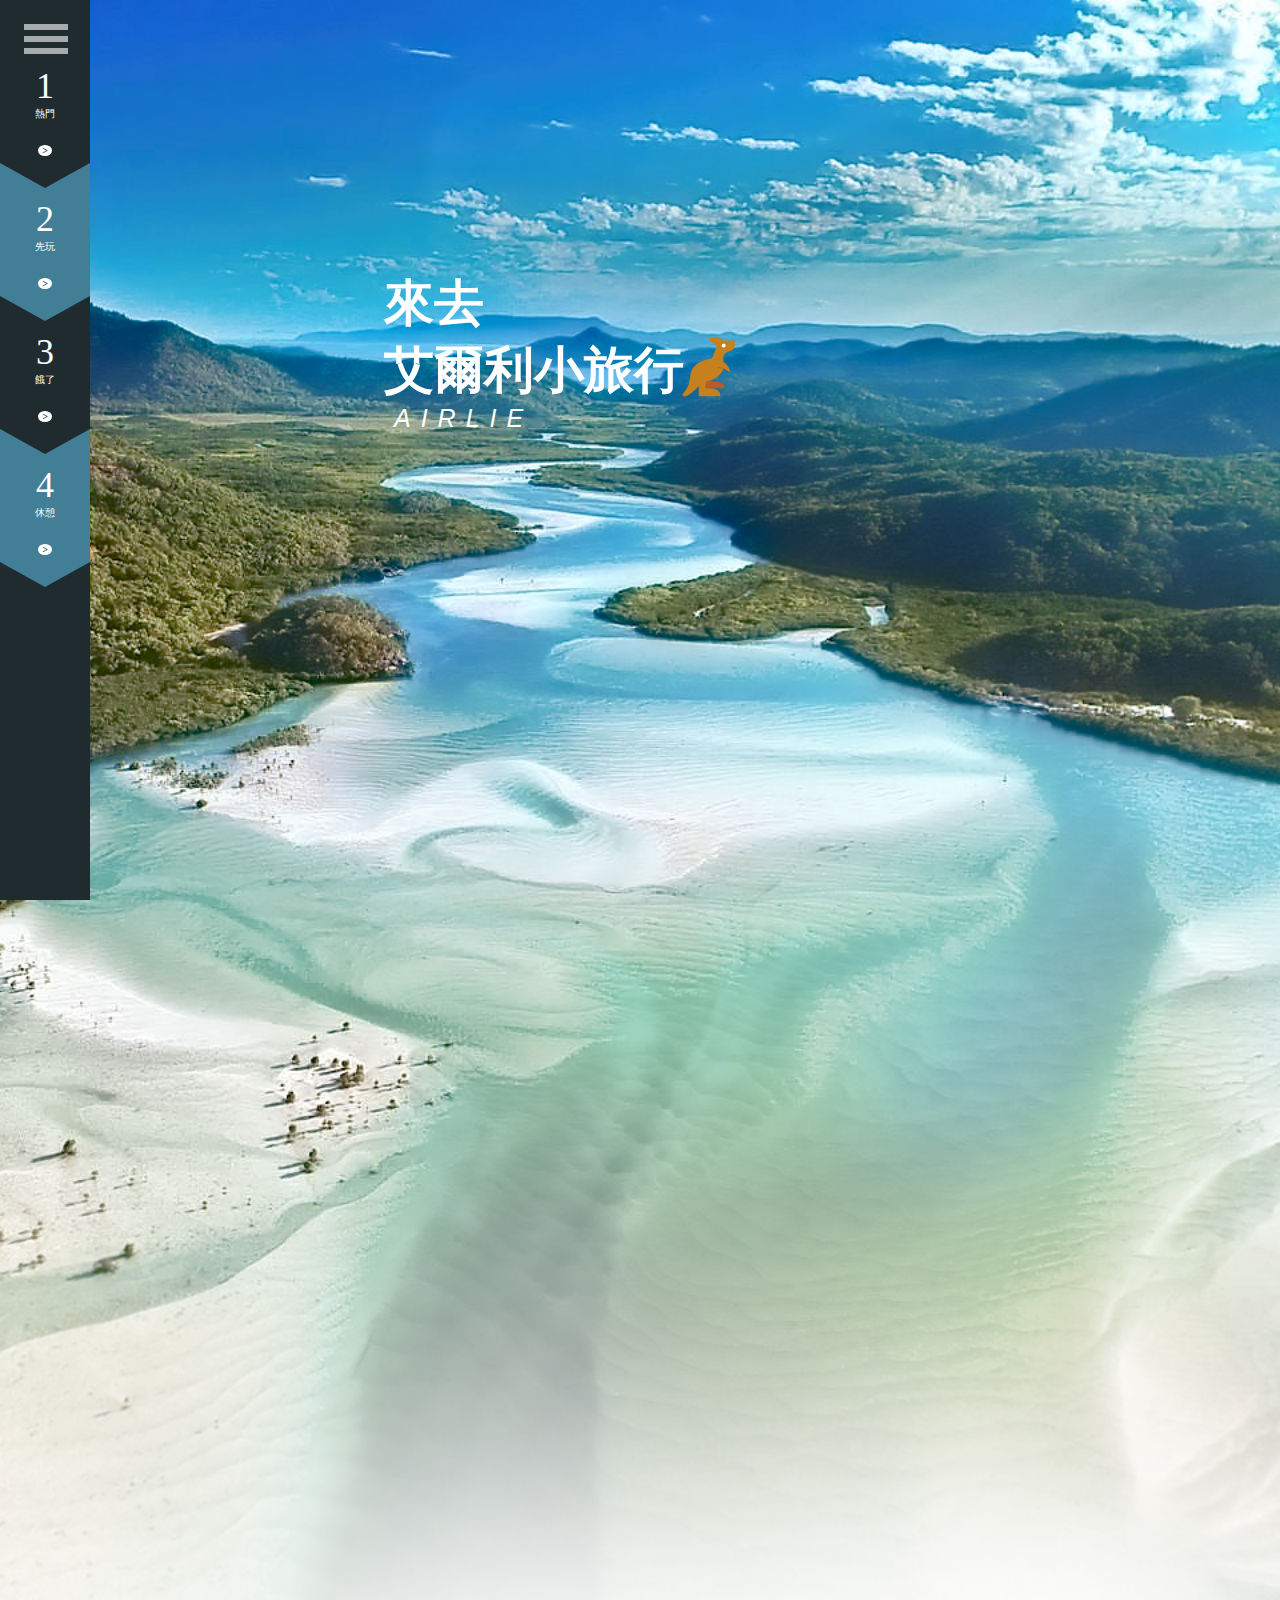
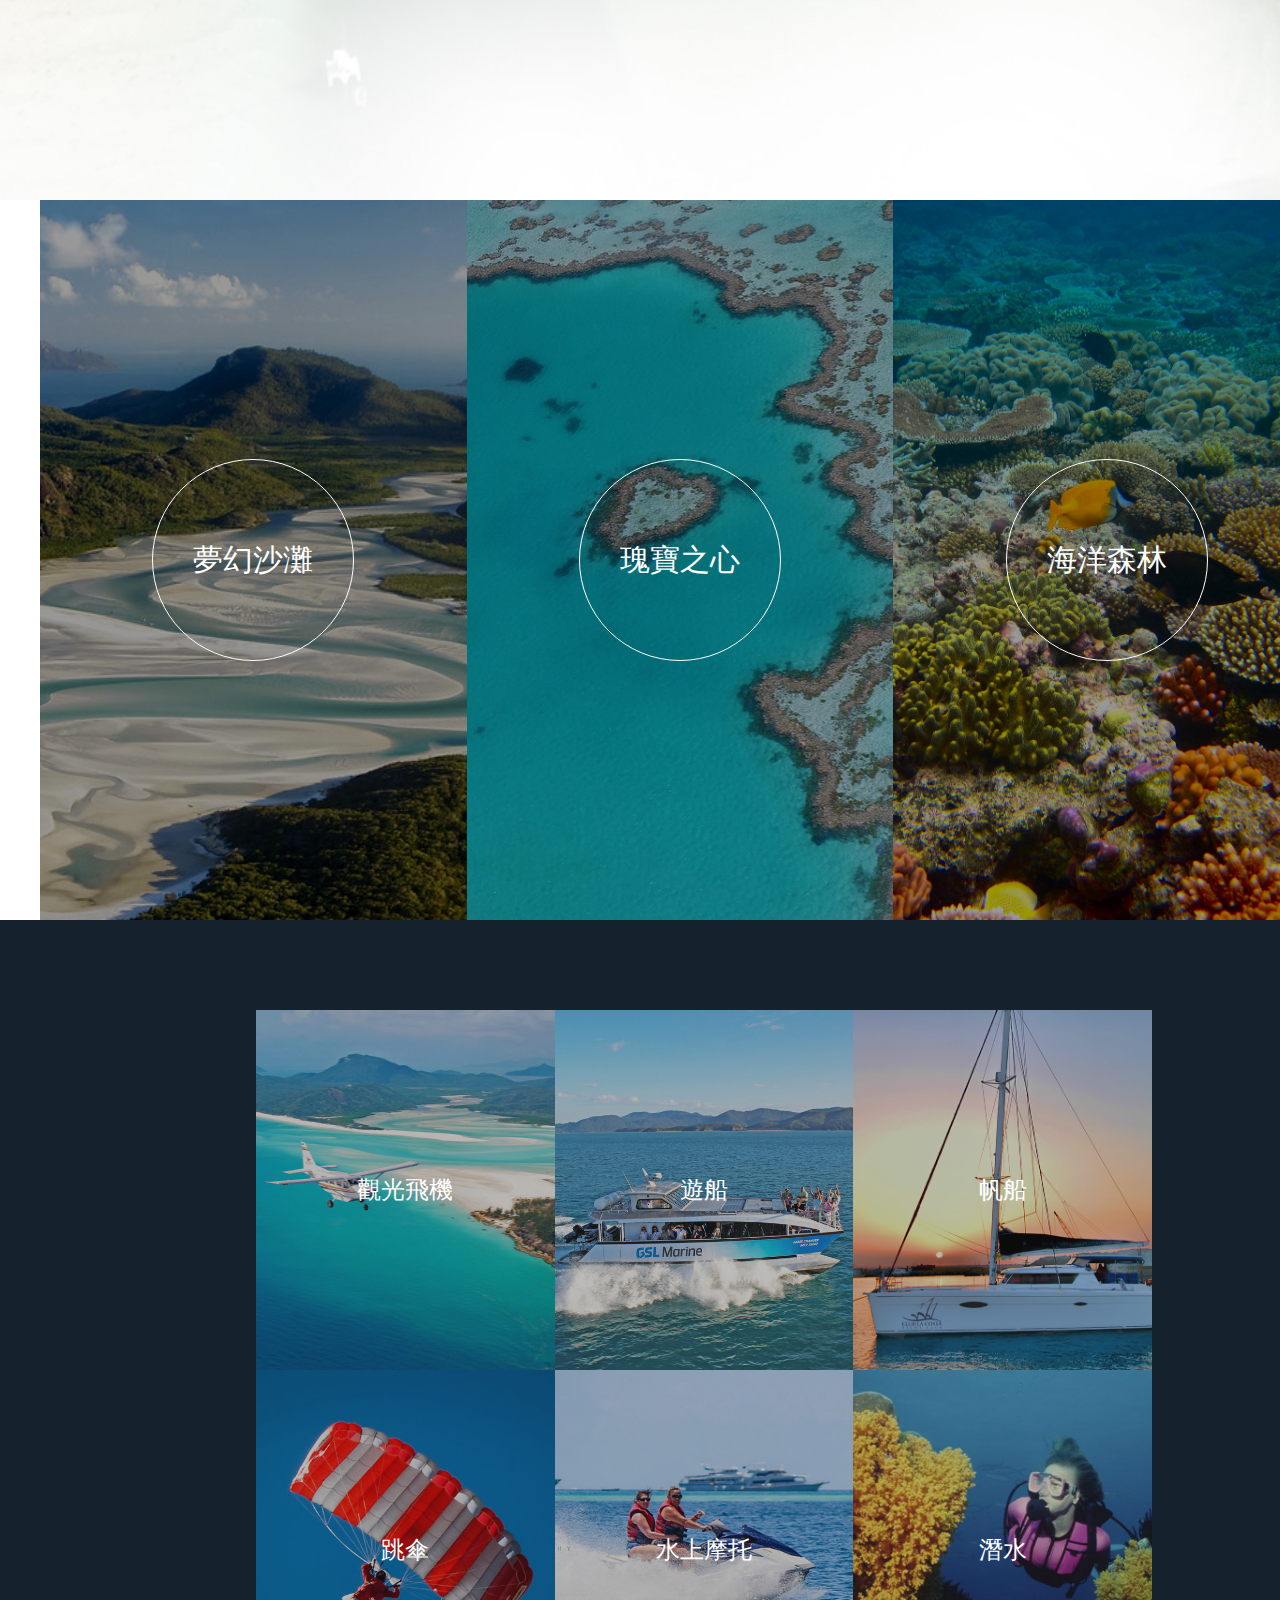
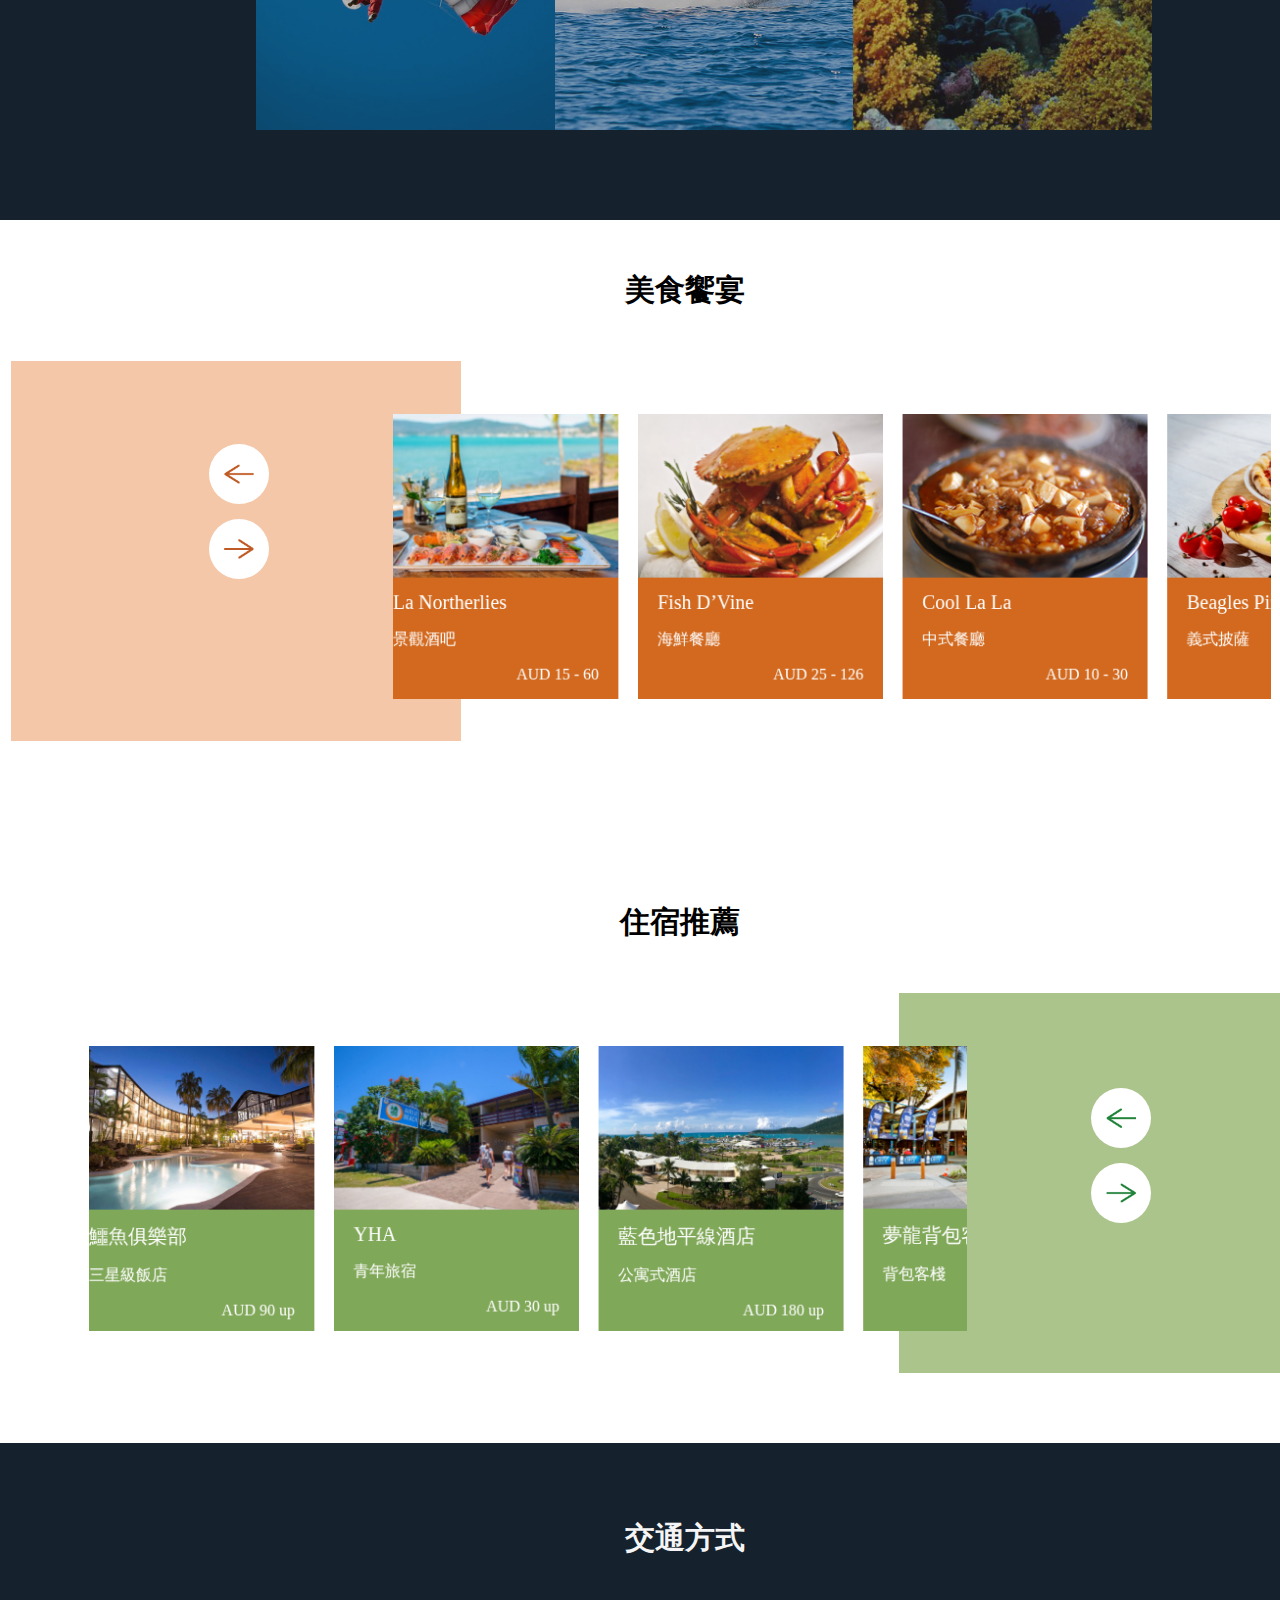
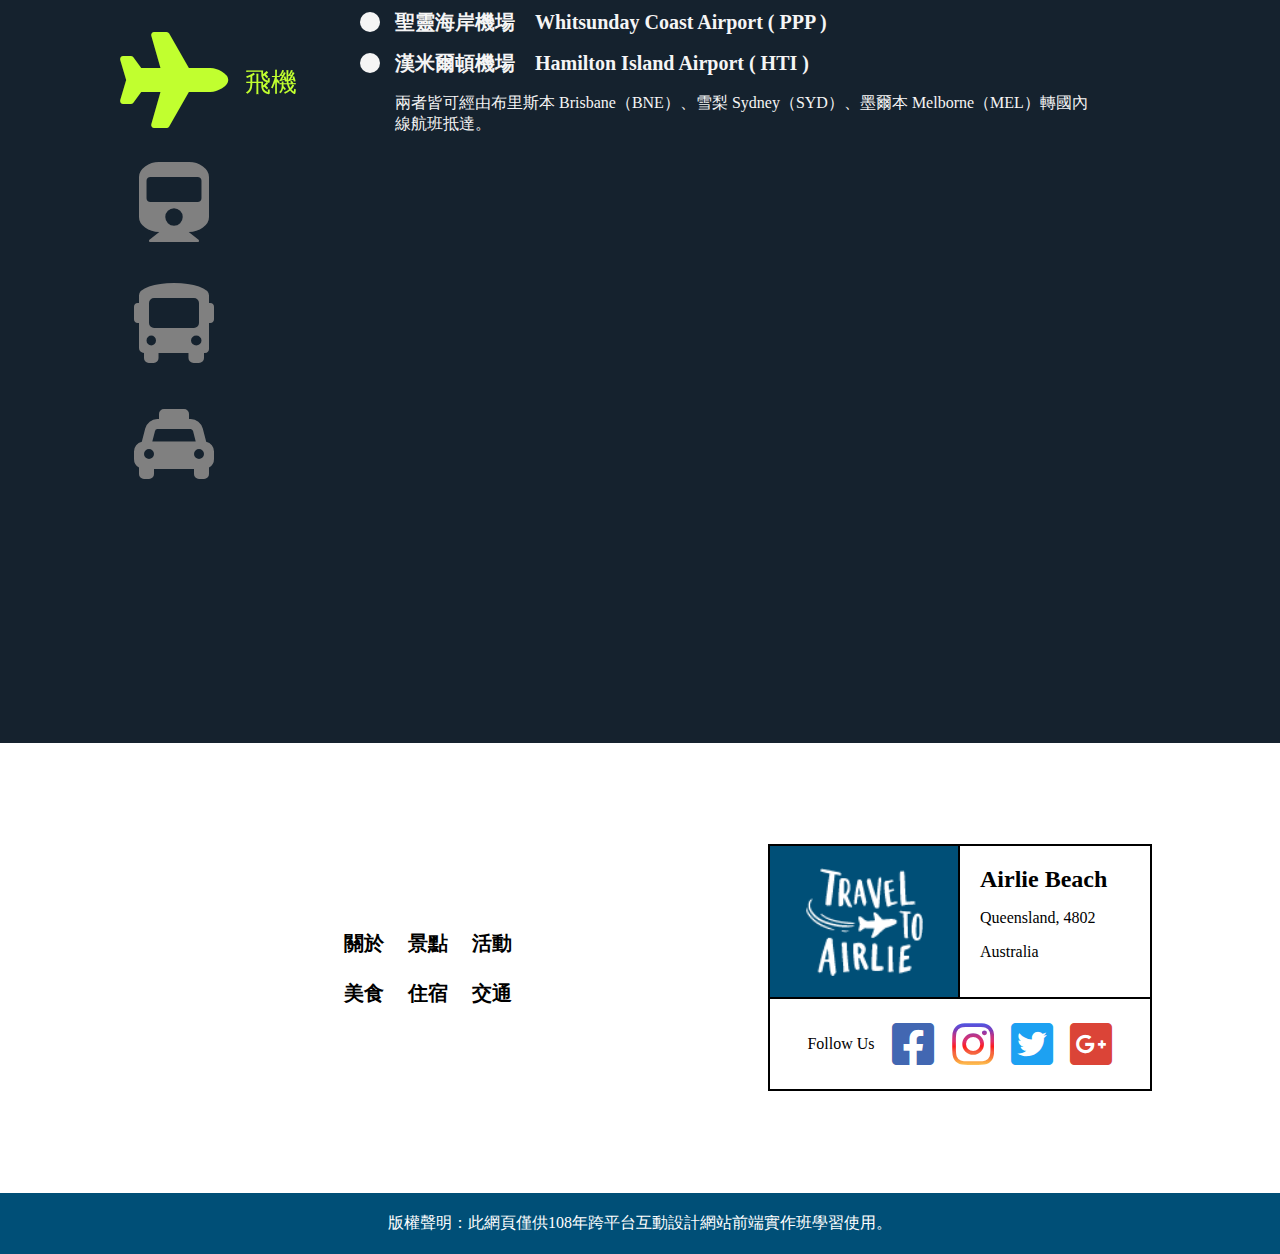
==== commit 00a7aed7: "1224" ====
--- a/index.html
+++ b/index.html
@@ -17,57 +17,85 @@
     <!-- AOS css -->
     <link href="https://unpkg.com/aos@2.3.1/dist/aos.css" rel="stylesheet">
 
+    <link
+    rel="stylesheet"
+    href="https://cdn.jsdelivr.net/jquery.slick/1.5.0/slick.css"/>
+
   </head>
 
   <body>
     <!-- navBar -->
     <div class="navBar">
       <div class="menu">
-        <button class="menu-toggle"></button>
-        <!-- <div class="menuText"> MENU</div> -->
-        <nav>
-          <ul class="menu">
-            <a href="#"><li data-text="Home"></li></a>
-            <li data-text="Projects">Projects</li>
-            <li data-text="About">About</li>
-            <li data-text="Contact">Contact</li>
+          <div class="menu-toggle"></div>
+          <!-- <div class="menuText">MENU</div> -->
+          <nav>
+              
+              <ul class="menu">
+                  <p>MENU</p>
+                  <a href="#intro"><li>說說艾爾利</li></a>
+
+                  <div class="toggle_group">
+                    <a href="#hotSpot" class="hotSpot_toggle_button"><li>推推景點</li></a>
+                  <ul class="hotSpot_toggle">
+                      <a href="./whitehaven.html"><li>夢幻沙灘</li></a>
+                      <a href="./heartreef.html"><li>瑰寶之心</li></a>
+                      <a href="./GBR.html"><li>海洋森林</li></a>
+                  </ul>
+              </div>
+
+                  <div class="toggle_group">
+                  <a href="#activity"  class="hotSpot_toggle_button" ><li>玩玩活動</li></a>
+                  <ul class="hotSpot_toggle">
+                      <a href="#allActivity"><li>觀光飛機</li></a>
+                      <a href="#activity"><li>遊船</li></a>
+                      <a href="#activity"><li>帆船</li></a>
+                      <a href="#activity"><li>跳傘</li></a>
+                      <a href="#activity"><li>水上摩托</li></a>
+                      <a href="#activity"><li>潛水</li></a>
+                  </ul>  
+                  </div>
+
+                  <a href="#food"><li>吃吃美食</li></a>
+                  <a href="#hostle"><li>睡睡旅宿</li></a>
+                  <a href="#transfer"><li>四通八達</li></a>
+              </ul>
+          </nav>
+      </div>
+
+      <div class="tips">
+          <ul class="outList">
+              <a href="#hotSpot">
+                  <li>
+                      1
+                      <p>熱門</p>
+                      <span class="arrow">></span>
+                  </li>
+              </a>
+              <a href="#activity">
+                  <li class="even">
+                      2
+                      <p>先玩</p>
+                      <span class="arrow">></span>
+                  </li>
+              </a>
+              <a href="#food">
+                  <li>
+                      3
+                      <p>餓了</p>
+                      <span class="arrow">></span>
+                  </li>
+              </a>
+              <a href="#hostle">
+                  <li class="even">
+                      4
+                      <p>休憩</p>
+                      <span class="arrow">></span>
+                  </li>
+              </a>
           </ul>
-        </nav>
-      </div>
-
-      <div class="tips">
-        <ul class="outList">
-          <a href="#hotSpot">
-            <li>
-              1
-              <p>熱門</p>
-              <span class="arrow">></span>
-            </li>
-          </a>
-          <a href="#activity">
-            <li class="even">
-              2
-              <p>先玩</p>
-              <span class="arrow">></span>
-            </li>
-          </a>
-          <a href="#food">
-            <li>
-              3
-              <p>餓了</p>
-              <span class="arrow">></span>
-            </li>
-          </a>
-          <a href="#hostle">
-            <li class="even">
-              4
-              <p>休憩</p>
-              <span class="arrow">></span>
-            </li>
-          </a>
-        </ul>
-      </div>
-    </div>
+      </div>
+  </div>
 
     <!-- Banner -->
 
@@ -91,14 +119,15 @@
             />
           </div>
           <article  data-aos="fade-up"  data-aos-duration="2200">
-            <p>
+            <p class="webText">
               &emsp;&emsp;艾爾利海灘（Airlie
               Beach）座落在沿海美麗的康威國家公園（Conway National
               Park）的沿海地區，為聖靈群島海岸上最大的小鎮，是前往島嶼和大堡礁的主要通道，是一處繁榮的樞紐，提供各種餐飲和夜生活，購物和休閒場所。
             </p>
-            <p>
+            <p class="webText">
               &emsp;&emsp;並且艾爾利海灘所在的聖靈群島，擁有全澳最佳海灘第一名，更是全世界十大最美海灘之一的白天堂沙灘，是極為重要的觀光小鎮，每日都有數以萬計的遊客湧入，就為睹這片沙灘的一面風采。
             </p>
+            <p class="mobileText">艾爾利海灘（Airlie Beach）座落在沿海美麗的康威國家公園（Conway National Park）的沿海地區，為聖靈群島海岸上最大的小鎮，是前往島嶼和大堡礁的主要通，並且艾爾利海灘所在的聖靈群島，擁有全澳最佳海灘第一名，更是全世界十大最美海灘之一的白天堂沙灘，每日都有數以萬計的遊客湧入，就為睹這片沙灘的一面風采。</p>
           </article>
         </section>
       </div>
@@ -285,12 +314,13 @@
         <div class="foodContent">
           <div class="leftSide">
             <div class="arrow">
-              <div class="go goLeft">
+              <div class="go goLeft prev">
                 <img src="./img/goleft.png" alt="" />
               </div>
-              <div class="go goRight">
+              <div class="go goRight next">
                 <img src="./img/goright.png" alt="" />
               </div>
+              <div class="pagination_top"></div>
             </div>
           </div>
           <div class="rightSide">
@@ -300,47 +330,46 @@
                 <div class="textarea">
                   <h4>La Marina</h4>
                   <p>義式餐廳</p>
-                  <p>AUD 12-45</p>
+                  <p class="price">AUD 12 - 45</p>
                 </div>
               </div>
               <div class="item">
                 <img src="./img/restaurant/2949833785.jpg" alt="" />
                 <div class="textarea">
-                  <h4>La Marina</h4>
-                  <p>義式餐廳</p>
-                  <p>AUD 12-45</p>
+                  <h4>La Northerlies</h4>
+                  <p>景觀酒吧</p>
+                  <p class="price">AUD 15 - 60</p>
                 </div>
               </div>
               <div class="item">
                 <img src="./img/restaurant/1de103b7-4e9d-4fb3-84cf-2a3090ae891e.jpg" alt="" />
                 <div class="textarea">
+                  <h4>Fish D’Vine</h4>
+                  <p>海鮮餐廳</p>
+                  <p class="price">AUD 25 - 126</p>
+                </div>
+              </div>
+              <div class="item">
+                <img src="./img/restaurant/Mapodoufu.jpg" alt="" />
+                <div class="textarea">
                   <h4>Cool La La</h4>
-                  <p>義式餐廳</p>
-                  <p>AUD 12-45</p>
-                </div>
-              </div>
-              <div class="item">
-                <img src="./img/restaurant/Mapodoufu.jpg" alt="" />
-                <div class="textarea">
-                  <h4>La Marina</h4>
-                  <p>義式餐廳</p>
-                  <p>AUD 12-45</p>
+                  <p>中式餐廳</p>
+                  <p class="price">AUD 10 - 30</p>
                 </div>
               </div>
               <div class="item">
                 <img src="./img/restaurant/pizza-with-vegetables-on-a-wooden-table-316-small.jpg" alt="" />
                 <div class="textarea">
-                  <h4>La Marina</h4>
-                  <p>義式餐廳</p>
-                  <p>AUD 12-45</p>
+                  <h4>Beagles Pizza</h4>
+                  <p>義式披薩</p>
+                  <p class="price">AUD 20 - 40</p>
                 </div>
               </div>
               <div class="item">
                 <img src="./img/restaurant/6669957281_9fea036485_o.jpg" alt="" />
                 <div class="textarea">
-                  <h4>La Marina</h4>
-                  <p>義式餐廳</p>
-                  <p>AUD 12-45</p>
+                  <h4>Supermarket</h4>
+                  <p>生鮮超市</p>
                 </div>
               </div>
             </div>
@@ -361,41 +390,49 @@
               <div class="item">
                 <img src="./img/hotel/coral-sea-resort1.jpg" alt="" />
                 <div class="textarea">
-                  <h4>La Marina</h4>
-                  <p>義式餐廳</p>
-                  <p>AUD 12-45</p>
-                </div>
-              </div>
-              <div class="item">
-                <img src="./img/hotel/d244f0b1f2989e3bbe0d6d1de7e55568.jpg" alt="" />
-                <div class="textarea">
-                  <h4>La Marina</h4>
-                  <p>義式餐廳</p>
-                  <p>AUD 12-45</p>
-                </div>
-              </div>
-              <div class="item">
-                <img src="./img/hotel/2312639529_75280a359a_c.jpg" alt="" />
-                <div class="textarea">
-                  <h4>La Marina</h4>
-                  <p>義式餐廳</p>
-                  <p>AUD 12-45</p>
-                </div>
-              </div>
-              <div class="item">
-                <img src="/img/hotel/at-blue-horizon-resort.jpg" alt="" />
-                <div class="textarea">
-                  <h4>Cool La La</h4>
-                  <p>義式餐廳</p>
-                  <p>AUD 12-45</p>
+                  <h4>珊瑚渡假村</h4>
+                  <p>四星級飯店</p>
+                  <p class="price">AUD 180 up</p>
+                </div>
+              </div>
+              <div class="item">
+                <img src="./img/hotel/11634_17031010500051466885.jpg" alt="" />
+                <div class="textarea">
+                  <h4>鱷魚俱樂部</h4>
+                  <p>三星級飯店</p>
+                  <p class="price">AUD 90 up</p>
+                </div>
+              </div>
+              <div class="item">
+                <img src="./img/hotel/9f7073ee79a3f7ba18dba52e6b7032a9.jpeg" alt="" />
+                <div class="textarea">
+                  <h4>YHA</h4>
+                  <p>青年旅宿</p>
+                  <p class="price">AUD 30 up</p>
+                </div>
+              </div>
+              <div class="item">
+                <img src="./img/hotel/at-blue-horizon-resort.jpg" alt="" />
+                <div class="textarea">
+                  <h4>藍色地平線酒店</h4>
+                  <p>公寓式酒店</p>
+                  <p class="price">AUD 180 up</p>
                 </div>
               </div>
               <div class="item">
                 <img src="./img/hotel/magnums-hotel-from-road.jpg" alt="" />
                 <div class="textarea">
-                  <h4>La Marina</h4>
-                  <p>義式餐廳</p>
-                  <p>AUD 12-45</p>
+                  <h4>夢龍背包客棧</h4>
+                  <p>背包客棧</p>
+                  <p class="price">AUD 25 up</p>
+                </div>
+              </div>
+              <div class="item">
+                <img src="./img/hotel/Base-Airlie-Beach-Resort.jpg" alt="" />
+                <div class="textarea">
+                  <h4>基地海灘渡假村</h4>
+                  <p>背包客棧</p>
+                  <p class="price">AUD 25 up</p>
                 </div>
               </div>
             
@@ -404,12 +441,13 @@
 
           <div class="rightSide">
             <div class="arrow ">
-              <div class="go goLeft prev">
+              <div class="go goLeft prev_b">
                 <img src="./img/green_left.png" alt="">
               </div>
-              <div class="go goRight next">
+              <div class="go goRight next_b">
                 <img src="./img/green_right.png" alt="">
               </div>
+              <div class="pagination_bottom"></div>
             </div>
           </div>
         </div>
@@ -455,6 +493,7 @@
                   兩者皆可經由布里斯本 Brisbane（BNE）、雪梨
                   Sydney（SYD）、墨爾本 Melborne（MEL）轉國內線航班抵達。
                 </p>
+                
               </div>
             </div>
             <div class="trainText tabContent">
@@ -524,18 +563,21 @@
 
     <!-- Site Map -->
     <section id="sitemap">
+      <div class="title">
+        <h2>網站地圖</h2>
+      </div>
       <div class="container">
         <div class="leftSide">
           <div class="link">
             <div class="row">
-              <a href="#intro">關於</a>&emsp;
-              <a href="#hotSpot">景點</a>&emsp;
-              <a href="">島嶼</a>&emsp;
+              <a href="#intro">關於</a>
+              <a href="#hotSpot">景點</a>
+              <!-- <a href="">島嶼</a> -->
               <a href="#activity">活動</a>
             </div>
             <div class="row">
-              <a href="#food">美食</a>&emsp;
-              <a href="#hostle">住宿</a>&emsp;
+              <a href="#food">美食</a>
+              <a href="#hostle">住宿</a>
               <a href="#transfer">交通</a>
             </div>
           </div>
@@ -544,7 +586,7 @@
           <div class="info">
             <div class="row">
               <div class="logo">
-                <img src="./img/logo.png" alt="" />
+                <img src="./img/logo/TraveltoAirlie_logo.png" alt="" />
               </div>
               <div class="address">
                 <h4>Airlie Beach</h4>
@@ -575,13 +617,15 @@
 
     <!-- Footer -->
     <footer>
-      <p>版權聲明 : 教育用途，請勿盜取作商業使用</p>
+      <p>版權聲明：此網頁僅供108年跨平台互動設計網站前端實作班學習使用。</p>
     </footer>
     
     <!-- jquery -->
     <script src="https://cdnjs.cloudflare.com/ajax/libs/jquery/2.1.3/jquery.min.js"></script>
     <!-- AOS -->
     <script src="https://unpkg.com/aos@2.3.1/dist/aos.js"></script>
+    <!-- slick -->
+    <script src="https://cdn.jsdelivr.net/jquery.slick/1.5.0/slick.min.js"></script>
     <script src="nav.js"></script>
     <script src="index.js"></script>
   </body>
--- a/nav.css
+++ b/nav.css
@@ -30,7 +30,7 @@
   z-index: 2000;
 }
 
-.navBar .menu button {
+.navBar .menu .menu-toggle {
   opacity: 0.6;
   background-color: transparent;
   position: fixed;
@@ -38,7 +38,7 @@
   top: 24px;
   left: 24px;
   border: none;
-  width: 36px;
+  width: 44px;
   height: 30px;
   outline: none;
   -webkit-transition: opacity 0.2s ease-out;
@@ -46,7 +46,7 @@
   cursor: pointer;
 }
 
-.navBar .menu button:before {
+.navBar .menu .menu-toggle:before {
   content: "";
   position: absolute;
   top: 0;
@@ -62,7 +62,7 @@
   transition: opacity 0.2s ease-out, width 0.2s 0.2s ease-out;
 }
 
-.navBar .menu button:after {
+.navBar .menu .menu-toggle:after {
   opacity: 0;
   content: '×';
   color: white;
@@ -76,25 +76,25 @@
   transition: opacity 0.4s ease-out;
 }
 
-.navBar .menu button:active {
+.navBar .menu .menu-toggle:active {
   -webkit-transform: translateY(2px);
           transform: translateY(2px);
 }
 
-.navBar .menu button:hover {
+.navBar .menu .menu-toggle:hover {
   opacity: 1;
 }
 
-.open .navBar .menu button {
+.open .navBar .menu .menu-toggle {
   opacity: 1;
 }
 
-.open .navBar .menu button:before {
+.open .navBar .menu .menu-toggle:before {
   opacity: 0;
   width: 0;
 }
 
-.open .navBar .menu button:after {
+.open .navBar .menu .menu-toggle:after {
   opacity: 1;
   -webkit-transform: translate3d(0, 0, 0) rotate(360deg);
           transform: translate3d(0, 0, 0) rotate(360deg);
@@ -109,8 +109,8 @@
   position: fixed;
   top: -100%;
   left: 0;
-  width: 100%;
-  height: 100%;
+  width: 40%;
+  height: 100vh;
   -webkit-transform: translate3d(0, 0, 0);
           transform: translate3d(0, 0, 0);
   -webkit-backface-visibility: hidden;
--- a/index.css
+++ b/index.css
@@ -103,6 +103,10 @@
   text-align: justify;
 }
 
+.container .backImg #intro article .mobileText {
+  display: none;
+}
+
 #hotSpot .container {
   width: 100%;
   height: 80vh;
@@ -189,7 +193,7 @@
 #activity .container {
   width: 100%;
   height: 100vh;
-  background-color: gray;
+  background-color: #15222e;
   position: relative;
 }
 
@@ -348,12 +352,14 @@
   -webkit-box-align: center;
       -ms-flex-align: center;
           align-items: center;
+  -webkit-box-pack: center;
+      -ms-flex-pack: center;
+          justify-content: center;
 }
 
 #activity .container .lightBox .back .title p {
   font-size: 32px;
   letter-spacing: 2px;
-  padding-left: 10%;
 }
 
 #activity .container .lightBox .info {
@@ -435,7 +441,7 @@
 }
 
 #activity .container #scubadiving {
-  background-color: #0095D7;
+  background-color: #0095d7;
   color: white;
 }
 
@@ -488,10 +494,19 @@
       -ms-flex-align: center;
           align-items: center;
   margin: 15px 0;
+  cursor: pointer;
 }
 
 #food .container .foodContent .leftSide .arrow .go img {
   width: 50%;
+}
+
+#food .container .foodContent .leftSide .arrow .pagination_top {
+  text-align: center;
+  color: chocolate;
+  font-family: "Raleway", sans-serif;
+  font-size: 1.2rem;
+  line-height: 1.8;
 }
 
 #food .container .foodContent .leftSide::after {
@@ -530,6 +545,8 @@
   width: 250px;
   height: auto;
   background-color: chocolate;
+  -webkit-transform: translateX(-300px);
+          transform: translateX(-300px);
 }
 
 #food .container .foodContent .rightSide .items .item img {
@@ -540,9 +557,17 @@
   width: 100%;
   height: 120px;
   color: white;
-  padding: 0 20px;
+  padding: 10px 20px;
   -webkit-box-sizing: border-box;
           box-sizing: border-box;
+}
+
+#food .container .foodContent .rightSide .items .item .textarea h4 {
+  font-weight: 300;
+}
+
+#food .container .foodContent .rightSide .items .item .textarea .price {
+  text-align: right;
 }
 
 #food .container .foodContent .rightSide .items .item .active {
@@ -578,7 +603,7 @@
 }
 
 #hostle .hostle_container .hostleContent .leftSide {
-  width: 75%;
+  width: 70%;
   margin-top: 50px;
 }
 
@@ -603,6 +628,8 @@
   width: 250px;
   height: auto;
   background-color: #80a859;
+  -webkit-transform: translateX(-300px);
+          transform: translateX(-300px);
 }
 
 #hostle .hostle_container .hostleContent .leftSide .items_hostle .item img {
@@ -613,9 +640,17 @@
   width: 100%;
   height: 120px;
   color: white;
-  padding: 0 10px;
+  padding: 10px 20px;
   -webkit-box-sizing: border-box;
           box-sizing: border-box;
+}
+
+#hostle .hostle_container .hostleContent .leftSide .items_hostle .item .textarea h4 {
+  font-weight: 300;
+}
+
+#hostle .hostle_container .hostleContent .leftSide .items_hostle .item .textarea .price {
+  text-align: right;
 }
 
 #hostle .hostle_container .hostleContent .leftSide .items_hostle .item .active {
@@ -652,10 +687,19 @@
       -ms-flex-align: center;
           align-items: center;
   margin: 15px 0;
+  cursor: pointer;
 }
 
 #hostle .hostle_container .hostleContent .rightSide .arrow .go img {
   width: 50%;
+}
+
+#hostle .hostle_container .hostleContent .rightSide .arrow .pagination_bottom {
+  text-align: center;
+  color: #208039;
+  font-family: "Raleway", sans-serif;
+  font-size: 1.2rem;
+  line-height: 1.8;
 }
 
 #hostle .hostle_container .hostleContent .rightSide::after {
@@ -672,7 +716,7 @@
   width: 100%;
   min-height: 100vh;
   padding-top: 50px;
-  background-color: #b3c6d4;
+  background-color: #15222e;
   -webkit-box-sizing: border-box;
           box-sizing: border-box;
 }
@@ -682,13 +726,17 @@
   margin-left: 90px;
 }
 
+#transfer .transfer_container .title h2 {
+  color: whitesmoke;
+}
+
 #transfer .transfer_container .content {
   margin-left: 100px;
   margin-top: 50px;
   display: -webkit-box;
   display: -ms-flexbox;
   display: flex;
-  color: #1e4870;
+  color: whitesmoke;
 }
 
 #transfer .transfer_container .content .leftSide {
@@ -710,7 +758,7 @@
 }
 
 #transfer .transfer_container .content .leftSide .plane.active {
-  color: #00224b;
+  color: #c1ff2f;
   -webkit-transform: scale(1.2);
           transform: scale(1.2);
   position: relative;
@@ -725,7 +773,7 @@
 }
 
 #transfer .transfer_container .content .leftSide .train.active {
-  color: #bc1c24;
+  color: #a80008;
   -webkit-transform: scale(1.2);
           transform: scale(1.2);
 }
@@ -739,7 +787,7 @@
 }
 
 #transfer .transfer_container .content .leftSide .bus.active {
-  color: #008fce;
+  color: #006ace;
   -webkit-transform: scale(1.2);
           transform: scale(1.2);
 }
@@ -780,7 +828,7 @@
 
 #transfer .transfer_container .content .rightSide .tabContent .textarea h4 {
   position: relative;
-  color: #0c3153;
+  color: whitesmoke;
   margin-bottom: 14px;
 }
 
@@ -788,7 +836,7 @@
   content: "";
   width: 20px;
   height: 20px;
-  background-color: black;
+  background-color: whitesmoke;
   border-radius: 50%;
   position: absolute;
   left: -5%;
@@ -797,6 +845,10 @@
 
 #transfer .transfer_container .content .rightSide .tabContent.active {
   display: block;
+}
+
+#sitemap .title {
+  display: none;
 }
 
 #sitemap .container {
@@ -824,6 +876,8 @@
   color: black;
   font-size: 20px;
   line-height: 50px;
+  font-weight: 600;
+  padding: 0 10px;
 }
 
 #sitemap .container .rightSide {
@@ -848,7 +902,7 @@
 #sitemap .container .rightSide .info .row .logo {
   width: 50%;
   border-right: solid black 2px;
-  background-color: #5e5e5e;
+  background-color: #004f77;
   display: -webkit-box;
   display: -ms-flexbox;
   display: flex;
@@ -858,10 +912,8 @@
 }
 
 #sitemap .container .rightSide .info .row .logo img {
-  width: 100%;
-  -ms-flex-item-align: center;
-      -ms-grid-row-align: center;
-      align-self: center;
+  width: 70%;
+  margin: auto;
 }
 
 #sitemap .container .rightSide .info .row .address {
@@ -896,7 +948,7 @@
 
 footer {
   width: 100%;
-  background-color: #00718b;
+  background-color: #004f77;
   text-align: center;
 }
 
@@ -905,4 +957,523 @@
   margin: 0;
   padding: 20px 0;
 }
+
+@media screen and (max-width: 1024px) {
+  .container {
+    height: 100vh;
+  }
+  .container .backImg {
+    height: 100vh;
+    overflow-y: hidden;
+  }
+  .container .backImg #banner {
+    height: 50vh;
+  }
+  .container .backImg #banner .title {
+    top: 15%;
+  }
+  .container .backImg #intro {
+    height: 50vh;
+  }
+  #hotSpot .container {
+    height: 50vh;
+    overflow-y: hidden;
+  }
+  #hotSpot .container .imgContent .img {
+    height: 50vh;
+  }
+  #activity .container {
+    height: 50vh;
+  }
+  #activity .container.opacity {
+    height: 50vh;
+  }
+  #activity .container #allActivity {
+    height: 40vh;
+    padding-top: 5vh;
+  }
+  #activity .container #allActivity .row {
+    height: 20vh;
+  }
+  #activity .container #allActivity .row .img {
+    height: 20vh;
+  }
+  #activity .container #allActivity .row .img::before {
+    height: 20vh;
+  }
+  #activity .container #allActivity .row .img:hover:before {
+    height: 20vh;
+  }
+  #activity .container .lightBox .back {
+    height: 25vh;
+  }
+  #activity .container .lightBox .back .title {
+    height: 12.5vh;
+  }
+  #activity .container .lightBox .back .title p {
+    font-size: 24px;
+  }
+  #activity .container .lightBox .info {
+    height: 15vh;
+  }
+  #food .container .foodContent .rightSide .items .item {
+    -webkit-transform: translateX(-250px);
+            transform: translateX(-250px);
+  }
+  #hostle .hostle_container .hostleContent .leftSide .items_hostle .item {
+    -webkit-transform: translateX(-250px);
+            transform: translateX(-250px);
+  }
+  #transfer .transfer_container {
+    min-height: 60vh;
+  }
+  #transfer .transfer_container .content {
+    font-size: 14px;
+  }
+  #transfer .transfer_container .content .leftSide .plane.active::after {
+    font-size: 16px;
+  }
+  #transfer .transfer_container .content .leftSide .train.active::after {
+    font-size: 16px;
+  }
+  #transfer .transfer_container .content .leftSide .bus.active::after {
+    font-size: 16px;
+  }
+  #transfer .transfer_container .content .leftSide .taxi.active::after {
+    font-size: 16px;
+  }
+  #sitemap .container {
+    height: 30vh;
+  }
+  #sitemap .container .leftSide .link {
+    margin-left: 250px;
+  }
+  #sitemap .container .rightSide .info {
+    width: 70%;
+  }
+}
+
+@media screen and (max-width: 768px) {
+  h1 {
+    font-size: 44px;
+  }
+  h3 {
+    font-size: 20px;
+  }
+  .container .backImg #banner .title {
+    left: 15%;
+  }
+  .container .backImg #banner .title h3::after {
+    width: 50px;
+    height: 50px;
+    right: -25%;
+  }
+  .container .backImg #intro {
+    width: 80%;
+    padding: 0;
+    margin: 0 auto;
+    margin-top: 10%;
+  }
+  .container .backImg #intro .img {
+    margin-left: 0;
+    width: 50%;
+  }
+  .container .backImg #intro article {
+    width: 50%;
+    margin-right: 0;
+  }
+  #hotSpot .container {
+    height: 100vh;
+    background-color: #006770;
+  }
+  #hotSpot .container .imgContent {
+    margin: 0;
+    -webkit-box-orient: vertical;
+    -webkit-box-direction: normal;
+        -ms-flex-flow: column;
+            flex-flow: column;
+    -webkit-box-pack: justify;
+        -ms-flex-pack: justify;
+            justify-content: space-between;
+    height: 100vh;
+  }
+  #hotSpot .container .imgContent .img {
+    width: 100%;
+    height: 30vh;
+  }
+  #hotSpot .container .imgContent .img::before {
+    height: 30vh;
+  }
+  #hotSpot .container .imgContent .img:hover:before {
+    height: 30vh;
+  }
+  #hotSpot .container .imgContent .img .circle {
+    width: 170px;
+    height: 170px;
+  }
+  #hotSpot .container .imgContent .img .circle .text {
+    font-size: 26px;
+  }
+  #activity .container #allActivity {
+    width: 80%;
+    left: 0;
+    position: unset;
+  }
+  #activity .container .lightBox {
+    left: 50%;
+  }
+  #activity .container .lightBox .back .title {
+    -webkit-box-pack: center;
+        -ms-flex-pack: center;
+            justify-content: center;
+  }
+  #activity .container .lightBox .back .title p {
+    font-size: 20px;
+    padding-left: 0;
+  }
+  #activity .container .lightBox .info .textarea {
+    width: 80%;
+    letter-spacing: unset;
+  }
+  #activity .container .lightBox .info .textarea p {
+    font-size: 16px;
+  }
+  #food .container .title {
+    margin-left: 0;
+  }
+  #food .container .foodContent .leftSide {
+    width: 25%;
+  }
+  #food .container .foodContent .rightSide {
+    width: 75%;
+  }
+  #hostle .hostle_container {
+    margin-left: 0;
+  }
+  #hostle .hostle_container .title {
+    margin: unset;
+    margin-top: 150px;
+  }
+  #transfer .transfer_container .title {
+    margin-left: 0;
+  }
+  #transfer .transfer_container .content {
+    margin-left: 0;
+    width: 90%;
+    margin: 0 auto;
+    font-size: 12px;
+  }
+  #transfer .transfer_container .content .leftSide .plane.active::after {
+    font-size: 14px;
+    right: -30%;
+  }
+  #transfer .transfer_container .content .leftSide .train.active::after {
+    font-size: 14px;
+    right: -30%;
+  }
+  #transfer .transfer_container .content .leftSide .bus.active::after {
+    font-size: 14px;
+    right: -30%;
+  }
+  #transfer .transfer_container .content .leftSide .taxi.active::after {
+    font-size: 14px;
+    right: -40%;
+  }
+  #transfer .transfer_container .content .rightSide {
+    width: 70%;
+  }
+  #transfer .transfer_container .content .rightSide .tabContent .textarea h4::before {
+    width: 15px;
+    height: 15px;
+  }
+  #transfer .transfer_container .content .rightSide .tabContent .textarea p {
+    font-size: 14px;
+  }
+  #sitemap .container {
+    width: 90%;
+    margin: 30px auto;
+  }
+  #sitemap .container .leftSide {
+    width: 50%;
+  }
+  #sitemap .container .leftSide .link {
+    width: 100%;
+    margin-left: 0;
+  }
+  #sitemap .container .rightSide {
+    width: 50%;
+  }
+  #sitemap .container .rightSide .info {
+    width: 100%;
+  }
+  #sitemap .container .rightSide .info .row .address h4 {
+    font-size: 20px;
+  }
+}
+
+@media screen and (max-width: 420px) {
+  h1 {
+    font-size: 28px;
+    text-shadow: 0.05em 0.05em 0.2em #15222e;
+  }
+  h2 {
+    font-size: 22px;
+    font-family: "微軟正黑體";
+    font-weight: 400;
+    background-color: #f5c7a9;
+    color: white;
+    padding: 12px 60px 12px 30px;
+    display: inline-block;
+    position: relative;
+  }
+  h2::after {
+    content: "";
+    width: 0;
+    height: 0;
+    border-style: solid;
+    border-width: 0 0px 60px 30px;
+    border-color: transparent transparent white transparent;
+    position: absolute;
+    bottom: 0%;
+    right: 0%;
+  }
+  h3 {
+    font-size: 14px;
+  }
+  p {
+    font-size: 14px;
+    font-weight: 300;
+  }
+  .container .backImg #banner .title {
+    top: 50%;
+    left: 45%;
+    -webkit-transform: translate(-50%, -50%);
+            transform: translate(-50%, -50%);
+  }
+  .container .backImg #banner .title h3 {
+    color: #15222e;
+  }
+  .container .backImg #banner .title h3::after {
+    width: 40px;
+    height: 40px;
+    top: unset;
+    bottom: 110%;
+  }
+  .container .backImg #intro .img {
+    display: none;
+  }
+  .container .backImg #intro article {
+    width: 100%;
+    margin-top: 15%;
+  }
+  .container .backImg #intro article .webText {
+    display: none;
+  }
+  .container .backImg #intro article .mobileText {
+    display: unset;
+  }
+  #hotSpot .container .imgContent .img .circle {
+    border-radius: unset;
+    border-color: rgba(255, 255, 255, 0.445);
+    height: 150px;
+    width: 300px;
+  }
+  #hotSpot .container .imgContent .img .circle .text {
+    font-size: 20px;
+  }
+  #food .container .title {
+    text-align: left;
+    margin: 0;
+  }
+  #food .container .foodContent {
+    overflow: hidden;
+  }
+  #food .container .foodContent .leftSide {
+    display: none;
+  }
+  #food .container .foodContent .rightSide {
+    width: 100%;
+    margin-top: 0px;
+  }
+  #food .container .foodContent .rightSide .items .item {
+    -webkit-transform: translateX(-30px);
+            transform: translateX(-30px);
+  }
+  #hostle .hostle_container {
+    margin-bottom: 0;
+  }
+  #hostle .hostle_container .title {
+    text-align: left;
+    margin: 0;
+    margin-top: 50px;
+  }
+  #hostle .hostle_container .title h2 {
+    background-color: #abc48c;
+  }
+  #hostle .hostle_container .hostleContent {
+    overflow: hidden;
+    height: auto;
+  }
+  #hostle .hostle_container .hostleContent .leftSide {
+    width: 100%;
+    margin-top: 0px;
+  }
+  #hostle .hostle_container .hostleContent .leftSide .items_hostle .item {
+    -webkit-transform: translateX(-30px);
+            transform: translateX(-30px);
+  }
+  #hostle .hostle_container .hostleContent .rightSide {
+    display: none;
+  }
+  #transfer .transfer_container {
+    background-color: unset;
+  }
+  #transfer .transfer_container .title {
+    text-align: left;
+    margin: 0;
+  }
+  #transfer .transfer_container .title h2 {
+    background-color: #0a6180;
+  }
+  #transfer .transfer_container .content {
+    display: unset;
+    font-size: 16px;
+  }
+  #transfer .transfer_container .content .leftSide {
+    width: 100%;
+    display: -webkit-box;
+    display: -ms-flexbox;
+    display: flex;
+    -ms-flex-flow: wrap;
+        flex-flow: wrap;
+  }
+  #transfer .transfer_container .content .leftSide .tab {
+    margin: 0;
+    height: 150px;
+  }
+  #transfer .transfer_container .content .leftSide .plane {
+    background-color: #0a6180;
+    position: relative;
+  }
+  #transfer .transfer_container .content .leftSide .plane i {
+    position: absolute;
+    top: 50%;
+    left: 50%;
+    -webkit-transform: translate(-50%, -50%);
+            transform: translate(-50%, -50%);
+  }
+  #transfer .transfer_container .content .leftSide .plane.active {
+    -webkit-transform: unset;
+            transform: unset;
+  }
+  #transfer .transfer_container .content .leftSide .plane.active::after {
+    display: none;
+  }
+  #transfer .transfer_container .content .leftSide .train {
+    background-color: #0a6180b4;
+    position: relative;
+  }
+  #transfer .transfer_container .content .leftSide .train i {
+    position: absolute;
+    top: 50%;
+    left: 50%;
+    -webkit-transform: translate(-50%, -50%);
+            transform: translate(-50%, -50%);
+  }
+  #transfer .transfer_container .content .leftSide .train.active {
+    -webkit-transform: unset;
+            transform: unset;
+  }
+  #transfer .transfer_container .content .leftSide .train.active::after {
+    display: none;
+  }
+  #transfer .transfer_container .content .leftSide .bus {
+    background-color: #0a6180b4;
+    position: relative;
+  }
+  #transfer .transfer_container .content .leftSide .bus i {
+    position: absolute;
+    top: 50%;
+    left: 50%;
+    -webkit-transform: translate(-50%, -50%);
+            transform: translate(-50%, -50%);
+  }
+  #transfer .transfer_container .content .leftSide .bus.active {
+    -webkit-transform: unset;
+            transform: unset;
+  }
+  #transfer .transfer_container .content .leftSide .bus.active::after {
+    display: none;
+  }
+  #transfer .transfer_container .content .leftSide .taxi {
+    background-color: #0a6180;
+    position: relative;
+  }
+  #transfer .transfer_container .content .leftSide .taxi i {
+    position: absolute;
+    top: 50%;
+    left: 50%;
+    -webkit-transform: translate(-50%, -50%);
+            transform: translate(-50%, -50%);
+  }
+  #transfer .transfer_container .content .leftSide .taxi.active {
+    -webkit-transform: unset;
+            transform: unset;
+  }
+  #transfer .transfer_container .content .leftSide .taxi.active::after {
+    display: none;
+  }
+  #transfer .transfer_container .content .rightSide {
+    display: none;
+  }
+  #sitemap {
+    margin-top: 30px;
+    margin-bottom: 50px;
+  }
+  #sitemap .title {
+    display: unset;
+  }
+  #sitemap .title h2 {
+    background-color: #0a6180;
+  }
+  #sitemap .container {
+    height: auto;
+    width: 80%;
+    display: unset;
+  }
+  #sitemap .container .leftSide {
+    width: 100%;
+    margin: auto;
+    margin-bottom: 20px;
+  }
+  #sitemap .container .leftSide .link {
+    text-align: unset;
+    width: 100%;
+  }
+  #sitemap .container .leftSide .link .row {
+    width: -webkit-fit-content;
+    width: -moz-fit-content;
+    width: fit-content;
+    margin: auto;
+  }
+  #sitemap .container .rightSide {
+    width: 90%;
+    margin: auto;
+  }
+  #sitemap .container .rightSide .info .row .address {
+    padding: 10px 15px;
+  }
+  #sitemap .container .rightSide .info .row .address p {
+    font-size: 12px;
+  }
+  #sitemap .container .rightSide .info .socialmedia {
+    padding: 10px;
+  }
+  #sitemap .container .rightSide .info .socialmedia .fab {
+    font-size: 40px;
+  }
+  footer p {
+    padding: 10px;
+  }
+}
 /*# sourceMappingURL=index.css.map */